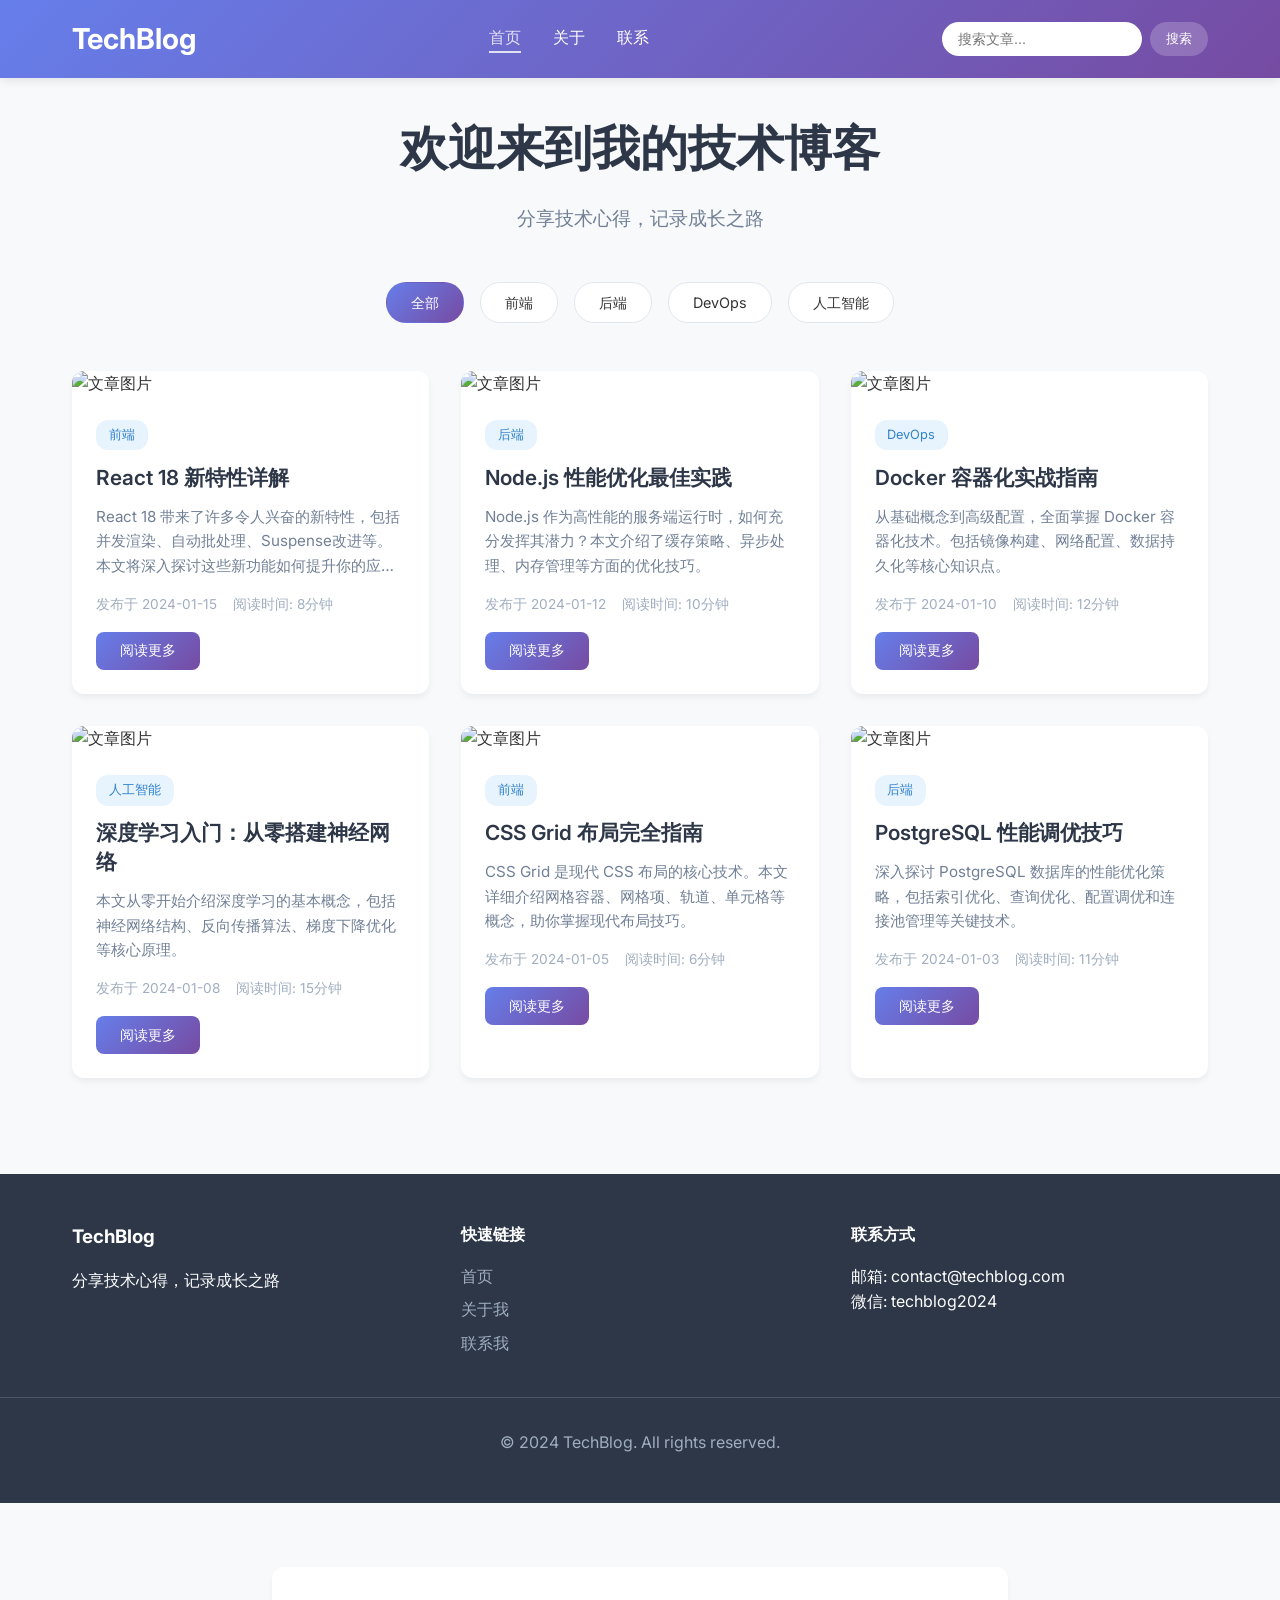
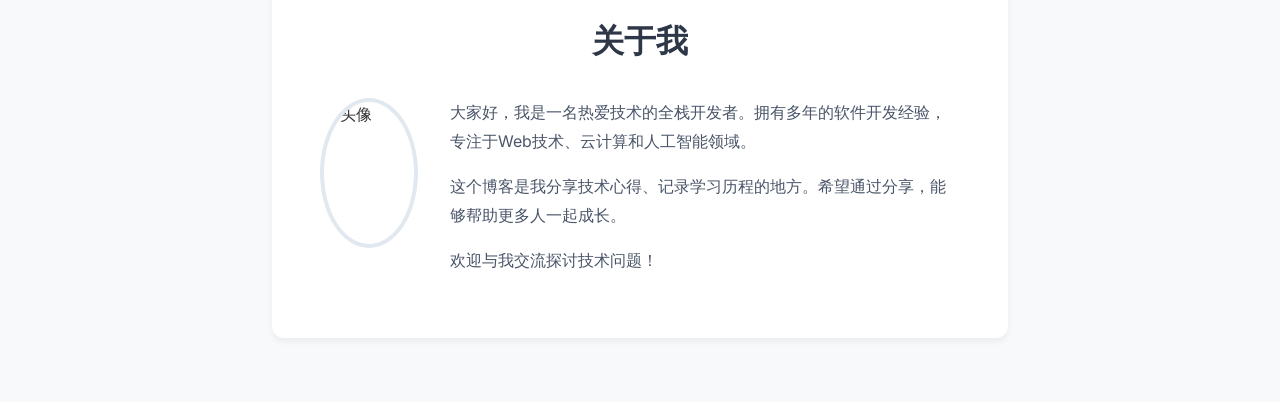
==== index.html @ 56e54685 "Initial commit: TechBlog - A modern HTML blog" ====
<!DOCTYPE html>
<html lang="zh-CN">
<head>
    <meta charset="UTF-8">
    <meta name="viewport" content="width=device-width, initial-scale=1.0">
    <title>我的技术博客</title>
    <link rel="stylesheet" href="styles.css">
    <link href="https://fonts.googleapis.com/css2?family=Inter:wght@300;400;500;600;700&display=swap" rel="stylesheet">
</head>
<body>
    <header class="header">
        <nav class="navbar">
            <div class="nav-container">
                <a href="index.html" class="logo">TechBlog</a>
                <div class="nav-links">
                    <a href="index.html" class="nav-link active">首页</a>
                    <a href="#about" class="nav-link">关于</a>
                    <a href="#contact" class="nav-link">联系</a>
                </div>
                <div class="search-box">
                    <input type="text" id="searchInput" placeholder="搜索文章...">
                    <button id="searchBtn">搜索</button>
                </div>
            </div>
        </nav>
    </header>

    <main class="main-content">
        <section class="hero">
            <h1>欢迎来到我的技术博客</h1>
            <p>分享技术心得，记录成长之路</p>
        </section>

        <section class="categories">
            <span class="category active" data-category="all">全部</span>
            <span class="category" data-category="frontend">前端</span>
            <span class="category" data-category="backend">后端</span>
            <span class="category" data-category="devops">DevOps</span>
            <span class="category" data-category="ai">人工智能</span>
        </section>

        <section class="articles-container" id="articlesContainer">
            <article class="article-card" data-category="frontend">
                <div class="article-image">
                    <img src="https://trae-api-cn.mchost.guru/api/ide/v1/text_to_image?prompt=modern%20web%20development%20code%20editor%20with%20React%20components&image_size=landscape_16_9" alt="文章图片">
                </div>
                <div class="article-content">
                    <span class="article-tag">前端</span>
                    <h2 class="article-title">React 18 新特性详解</h2>
                    <p class="article-summary">React 18 带来了许多令人兴奋的新特性，包括并发渲染、自动批处理、Suspense改进等。本文将深入探讨这些新功能如何提升你的应用性能。</p>
                    <div class="article-meta">
                        <span>发布于 2024-01-15</span>
                        <span>阅读时间: 8分钟</span>
                    </div>
                    <button class="read-more" onclick="openArticle('article1.html')">阅读更多</button>
                </div>
            </article>

            <article class="article-card" data-category="backend">
                <div class="article-image">
                    <img src="https://trae-api-cn.mchost.guru/api/ide/v1/text_to_image?prompt=server%20side%20programming%20nodejs%20backend%20development&image_size=landscape_16_9" alt="文章图片">
                </div>
                <div class="article-content">
                    <span class="article-tag">后端</span>
                    <h2 class="article-title">Node.js 性能优化最佳实践</h2>
                    <p class="article-summary">Node.js 作为高性能的服务端运行时，如何充分发挥其潜力？本文介绍了缓存策略、异步处理、内存管理等方面的优化技巧。</p>
                    <div class="article-meta">
                        <span>发布于 2024-01-12</span>
                        <span>阅读时间: 10分钟</span>
                    </div>
                    <button class="read-more" onclick="openArticle('article2.html')">阅读更多</button>
                </div>
            </article>

            <article class="article-card" data-category="devops">
                <div class="article-image">
                    <img src="https://trae-api-cn.mchost.guru/api/ide/v1/text_to_image?prompt=cloud%20infrastructure%20docker%20kubernetes%20devops%20automation&image_size=landscape_16_9" alt="文章图片">
                </div>
                <div class="article-content">
                    <span class="article-tag">DevOps</span>
                    <h2 class="article-title">Docker 容器化实战指南</h2>
                    <p class="article-summary">从基础概念到高级配置，全面掌握 Docker 容器化技术。包括镜像构建、网络配置、数据持久化等核心知识点。</p>
                    <div class="article-meta">
                        <span>发布于 2024-01-10</span>
                        <span>阅读时间: 12分钟</span>
                    </div>
                    <button class="read-more" onclick="openArticle('article3.html')">阅读更多</button>
                </div>
            </article>

            <article class="article-card" data-category="ai">
                <div class="article-image">
                    <img src="https://trae-api-cn.mchost.guru/api/ide/v1/text_to_image?prompt=artificial%20intelligence%20machine%20learning%20neural%20network%20visualization&image_size=landscape_16_9" alt="文章图片">
                </div>
                <div class="article-content">
                    <span class="article-tag">人工智能</span>
                    <h2 class="article-title">深度学习入门：从零搭建神经网络</h2>
                    <p class="article-summary">本文从零开始介绍深度学习的基本概念，包括神经网络结构、反向传播算法、梯度下降优化等核心原理。</p>
                    <div class="article-meta">
                        <span>发布于 2024-01-08</span>
                        <span>阅读时间: 15分钟</span>
                    </div>
                    <button class="read-more" onclick="openArticle('article4.html')">阅读更多</button>
                </div>
            </article>

            <article class="article-card" data-category="frontend">
                <div class="article-image">
                    <img src="https://trae-api-cn.mchost.guru/api/ide/v1/text_to_image?prompt=css%20animation%20modern%20web%20design%20responsive%20layout&image_size=landscape_16_9" alt="文章图片">
                </div>
                <div class="article-content">
                    <span class="article-tag">前端</span>
                    <h2 class="article-title">CSS Grid 布局完全指南</h2>
                    <p class="article-summary">CSS Grid 是现代 CSS 布局的核心技术。本文详细介绍网格容器、网格项、轨道、单元格等概念，助你掌握现代布局技巧。</p>
                    <div class="article-meta">
                        <span>发布于 2024-01-05</span>
                        <span>阅读时间: 6分钟</span>
                    </div>
                    <button class="read-more" onclick="openArticle('article5.html')">阅读更多</button>
                </div>
            </article>

            <article class="article-card" data-category="backend">
                <div class="article-image">
                    <img src="https://trae-api-cn.mchost.guru/api/ide/v1/text_to_image?prompt=database%20postgresql%20sql%20optimization%20data%20modeling&image_size=landscape_16_9" alt="文章图片">
                </div>
                <div class="article-content">
                    <span class="article-tag">后端</span>
                    <h2 class="article-title">PostgreSQL 性能调优技巧</h2>
                    <p class="article-summary">深入探讨 PostgreSQL 数据库的性能优化策略，包括索引优化、查询优化、配置调优和连接池管理等关键技术。</p>
                    <div class="article-meta">
                        <span>发布于 2024-01-03</span>
                        <span>阅读时间: 11分钟</span>
                    </div>
                    <button class="read-more" onclick="openArticle('article6.html')">阅读更多</button>
                </div>
            </article>
        </section>
    </main>

    <footer id="contact" class="footer">
        <div class="footer-content">
            <div class="footer-section">
                <h3>TechBlog</h3>
                <p>分享技术心得，记录成长之路</p>
            </div>
            <div class="footer-section">
                <h4>快速链接</h4>
                <ul>
                    <li><a href="index.html">首页</a></li>
                    <li><a href="#about">关于我</a></li>
                    <li><a href="#contact">联系我</a></li>
                </ul>
            </div>
            <div class="footer-section">
                <h4>联系方式</h4>
                <p>邮箱: contact@techblog.com</p>
                <p>微信: techblog2024</p>
            </div>
        </div>
        <div class="footer-bottom">
            <p>&copy; 2024 TechBlog. All rights reserved.</p>
        </div>
    </footer>

    <section id="about" class="about-section">
        <div class="about-container">
            <h2>关于我</h2>
            <div class="about-content">
                <img src="https://trae-api-cn.mchost.guru/api/ide/v1/text_to_image?prompt=professional%20software%20developer%20portrait%20avatar&image_size=square" alt="头像" class="about-avatar">
                <div class="about-text">
                    <p>大家好，我是一名热爱技术的全栈开发者。拥有多年的软件开发经验，专注于Web技术、云计算和人工智能领域。</p>
                    <p>这个博客是我分享技术心得、记录学习历程的地方。希望通过分享，能够帮助更多人一起成长。</p>
                    <p>欢迎与我交流探讨技术问题！</p>
                </div>
            </div>
        </div>
    </section>

    <script src="script.js"></script>
</body>
</html>
---- styles.css ----
* {
    margin: 0;
    padding: 0;
    box-sizing: border-box;
}

body {
    font-family: 'Inter', -apple-system, BlinkMacSystemFont, 'Segoe UI', Roboto, Oxygen, Ubuntu, sans-serif;
    line-height: 1.6;
    color: #333;
    background-color: #f8f9fa;
}

.header {
    background: linear-gradient(135deg, #667eea 0%, #764ba2 100%);
    padding: 1rem 0;
    position: sticky;
    top: 0;
    z-index: 100;
    box-shadow: 0 2px 10px rgba(0, 0, 0, 0.1);
}

.navbar {
    max-width: 1200px;
    margin: 0 auto;
    padding: 0 2rem;
}

.nav-container {
    display: flex;
    justify-content: space-between;
    align-items: center;
}

.logo {
    color: white;
    font-size: 1.8rem;
    font-weight: 700;
    text-decoration: none;
}

.nav-links {
    display: flex;
    gap: 2rem;
}

.nav-link {
    color: white;
    text-decoration: none;
    font-weight: 500;
    transition: opacity 0.3s ease;
}

.nav-link:hover,
.nav-link.active {
    opacity: 0.8;
    border-bottom: 2px solid white;
}

.search-box {
    display: flex;
    gap: 0.5rem;
}

.search-box input {
    padding: 0.5rem 1rem;
    border: none;
    border-radius: 20px;
    font-size: 0.9rem;
    width: 200px;
}

.search-box button {
    padding: 0.5rem 1rem;
    border: none;
    border-radius: 20px;
    background: rgba(255, 255, 255, 0.2);
    color: white;
    cursor: pointer;
    transition: background 0.3s ease;
}

.search-box button:hover {
    background: rgba(255, 255, 255, 0.3);
}

.main-content {
    max-width: 1200px;
    margin: 0 auto;
    padding: 2rem;
}

.hero {
    text-align: center;
    margin-bottom: 3rem;
}

.hero h1 {
    font-size: 3rem;
    color: #2d3748;
    margin-bottom: 1rem;
}

.hero p {
    font-size: 1.2rem;
    color: #718096;
}

.categories {
    display: flex;
    justify-content: center;
    gap: 1rem;
    margin-bottom: 3rem;
    flex-wrap: wrap;
}

.category {
    padding: 0.5rem 1.5rem;
    border-radius: 20px;
    background: white;
    border: 1px solid #e2e8f0;
    cursor: pointer;
    transition: all 0.3s ease;
    font-size: 0.9rem;
}

.category:hover,
.category.active {
    background: linear-gradient(135deg, #667eea 0%, #764ba2 100%);
    color: white;
    border-color: transparent;
}

.articles-container {
    display: grid;
    grid-template-columns: repeat(auto-fill, minmax(350px, 1fr));
    gap: 2rem;
}

.article-card {
    background: white;
    border-radius: 12px;
    overflow: hidden;
    box-shadow: 0 4px 6px rgba(0, 0, 0, 0.05);
    transition: transform 0.3s ease, box-shadow 0.3s ease;
}

.article-card:hover {
    transform: translateY(-5px);
    box-shadow: 0 10px 20px rgba(0, 0, 0, 0.1);
}

.article-image img {
    width: 100%;
    height: 200px;
    object-fit: cover;
}

.article-content {
    padding: 1.5rem;
}

.article-tag {
    display: inline-block;
    padding: 0.3rem 0.8rem;
    background: #e8f4fd;
    color: #3182ce;
    border-radius: 12px;
    font-size: 0.8rem;
    margin-bottom: 0.8rem;
}

.article-title {
    font-size: 1.3rem;
    font-weight: 600;
    color: #2d3748;
    margin-bottom: 0.8rem;
    line-height: 1.4;
}

.article-summary {
    color: #718096;
    font-size: 0.95rem;
    margin-bottom: 1rem;
    display: -webkit-box;
    -webkit-line-clamp: 3;
    -webkit-box-orient: vertical;
    overflow: hidden;
}

.article-meta {
    display: flex;
    gap: 1rem;
    font-size: 0.85rem;
    color: #a0aec0;
    margin-bottom: 1rem;
}

.read-more {
    padding: 0.6rem 1.5rem;
    background: linear-gradient(135deg, #667eea 0%, #764ba2 100%);
    color: white;
    border: none;
    border-radius: 8px;
    cursor: pointer;
    font-size: 0.9rem;
    font-weight: 500;
    transition: transform 0.2s ease;
}

.read-more:hover {
    transform: scale(1.05);
}

.footer {
    background: #2d3748;
    color: white;
    padding: 3rem 0;
    margin-top: 4rem;
}

.footer-content {
    max-width: 1200px;
    margin: 0 auto;
    padding: 0 2rem;
    display: grid;
    grid-template-columns: repeat(auto-fit, minmax(250px, 1fr));
    gap: 2rem;
}

.footer-section h3,
.footer-section h4 {
    margin-bottom: 1rem;
}

.footer-section ul {
    list-style: none;
}

.footer-section ul li {
    margin-bottom: 0.5rem;
}

.footer-section a {
    color: #a0aec0;
    text-decoration: none;
    transition: color 0.3s ease;
}

.footer-section a:hover {
    color: white;
}

.footer-bottom {
    text-align: center;
    padding-top: 2rem;
    border-top: 1px solid #4a5568;
    margin-top: 2rem;
    color: #a0aec0;
}

.about-section {
    max-width: 800px;
    margin: 4rem auto;
    padding: 0 2rem;
}

.about-container {
    background: white;
    padding: 3rem;
    border-radius: 12px;
    box-shadow: 0 4px 6px rgba(0, 0, 0, 0.05);
}

.about-container h2 {
    text-align: center;
    font-size: 2rem;
    margin-bottom: 2rem;
    color: #2d3748;
}

.about-content {
    display: flex;
    gap: 2rem;
    align-items: flex-start;
}

.about-avatar {
    width: 150px;
    height: 150px;
    border-radius: 50%;
    object-fit: cover;
    border: 4px solid #e2e8f0;
}

.about-text p {
    margin-bottom: 1rem;
    color: #4a5568;
    line-height: 1.8;
}

.article-page {
    max-width: 800px;
    margin: 2rem auto;
    padding: 0 2rem;
}

.article-header {
    margin-bottom: 2rem;
}

.article-header h1 {
    font-size: 2.5rem;
    margin-bottom: 1rem;
    color: #2d3748;
}

.article-header .article-meta {
    margin-bottom: 1.5rem;
}

.article-body {
    background: white;
    padding: 2rem;
    border-radius: 12px;
    box-shadow: 0 4px 6px rgba(0, 0, 0, 0.05);
}

.article-body h2 {
    margin: 2rem 0 1rem;
    color: #2d3748;
}

.article-body p {
    margin-bottom: 1.5rem;
    line-height: 1.8;
    color: #4a5568;
}

.article-body ul {
    margin-left: 2rem;
    margin-bottom: 1.5rem;
}

.article-body li {
    margin-bottom: 0.5rem;
    color: #4a5568;
}

.back-btn {
    display: inline-block;
    padding: 0.6rem 1.5rem;
    background: #e2e8f0;
    color: #2d3748;
    text-decoration: none;
    border-radius: 8px;
    margin-bottom: 2rem;
    transition: background 0.3s ease;
}

.back-btn:hover {
    background: #cbd5e0;
}

.hidden {
    display: none;
}

@media (max-width: 768px) {
    .nav-container {
        flex-direction: column;
        gap: 1rem;
    }

    .nav-links {
        flex-wrap: wrap;
        justify-content: center;
    }

    .hero h1 {
        font-size: 2rem;
    }

    .articles-container {
        grid-template-columns: 1fr;
    }

    .about-content {
        flex-direction: column;
        align-items: center;
        text-align: center;
    }

    .article-header h1 {
        font-size: 1.8rem;
    }
}
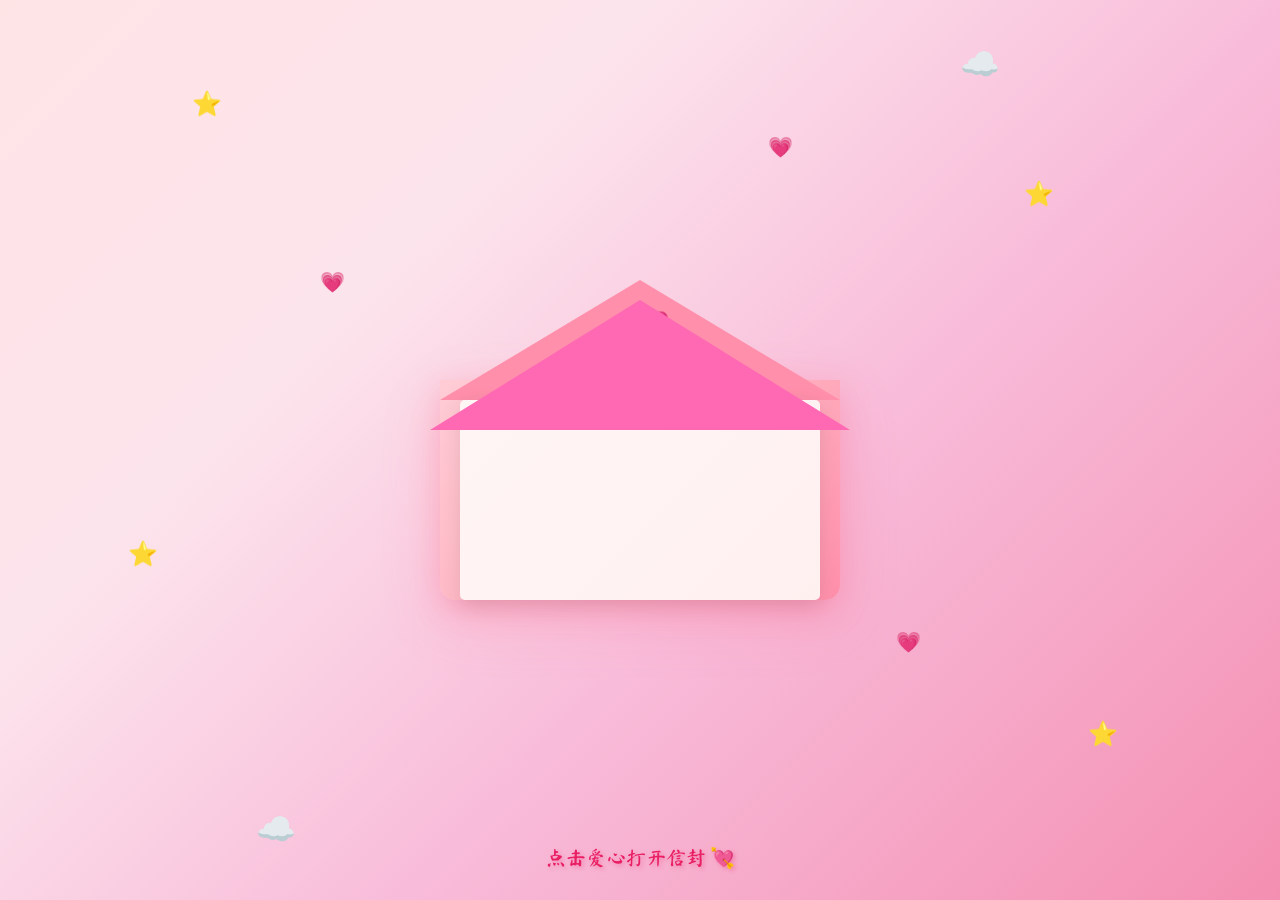
==== commit 55dbcba7: "Update: Lovely envelope theme with cute style and opening animation" ====
--- a/index.html
+++ b/index.html
@@ -3,179 +3,112 @@
 <head>
     <meta charset="UTF-8">
     <meta name="viewport" content="width=device-width, initial-scale=1.0">
-    <title>我的技术博客</title>
+    <title>我的小情书博客</title>
     <link rel="stylesheet" href="styles.css">
-    <link href="https://fonts.googleapis.com/css2?family=Inter:wght@300;400;500;600;700&display=swap" rel="stylesheet">
+    <link href="https://fonts.googleapis.com/css2?family=Ma+Shan+Zheng&family=ZCOOL+KuaiLe&display=swap" rel="stylesheet">
 </head>
 <body>
-    <header class="header">
-        <nav class="navbar">
-            <div class="nav-container">
-                <a href="index.html" class="logo">TechBlog</a>
-                <div class="nav-links">
-                    <a href="index.html" class="nav-link active">首页</a>
-                    <a href="#about" class="nav-link">关于</a>
-                    <a href="#contact" class="nav-link">联系</a>
+    <div class="decorations">
+        <div class="star" style="top: 10%; left: 15%;"></div>
+        <div class="star" style="top: 20%; left: 80%;"></div>
+        <div class="star" style="top: 60%; left: 10%;"></div>
+        <div class="star" style="top: 80%; left: 85%;"></div>
+        <div class="heart" style="top: 30%; left: 25%;"></div>
+        <div class="heart" style="top: 70%; left: 70%;"></div>
+        <div class="heart" style="top: 15%; left: 60%;"></div>
+        <div class="cloud" style="top: 5%; left: 75%;"></div>
+        <div class="cloud" style="top: 90%; left: 20%;"></div>
+    </div>
+
+    <div class="envelope-container" id="envelopeContainer">
+        <div class="envelope" id="envelope">
+            <div class="envelope-flap"></div>
+            <div class="envelope-body">
+                <div class="envelope-heart" id="envelopeHeart">
+                    <span class="heart-icon">💕</span>
                 </div>
-                <div class="search-box">
-                    <input type="text" id="searchInput" placeholder="搜索文章...">
-                    <button id="searchBtn">搜索</button>
+                <div class="envelope-stamp">
+                    <span class="stamp-text">✉️</span>
                 </div>
             </div>
-        </nav>
-    </header>
+            <div class="letter" id="letter">
+                <div class="letter-content">
+                    <div class="letter-header">
+                        <h1>💌 我的小情书博客</h1>
+                        <p class="subtitle">分享生活点滴，记录美好时光</p>
+                    </div>
+                    
+                    <div class="letter-nav">
+                        <a href="#articles" class="nav-item">📝 文章列表</a>
+                        <a href="#about" class="nav-item">👧 关于我</a>
+                        <a href="#contact" class="nav-item">💬 联系我</a>
+                    </div>
 
-    <main class="main-content">
-        <section class="hero">
-            <h1>欢迎来到我的技术博客</h1>
-            <p>分享技术心得，记录成长之路</p>
-        </section>
+                    <div id="articles" class="articles-section">
+                        <h2 class="section-title">📚 最近的信</h2>
+                        <div class="articles-grid">
+                            <article class="article-card" data-category="frontend">
+                                <div class="article-icon">🎨</div>
+                                <h3 class="article-title">React 18 新特性详解</h3>
+                                <p class="article-summary">React 18 带来了许多令人兴奋的新特性...</p>
+                                <span class="article-date">2024-01-15</span>
+                                <button class="read-btn" onclick="openArticle('article1.html')">阅读 💖</button>
+                            </article>
 
-        <section class="categories">
-            <span class="category active" data-category="all">全部</span>
-            <span class="category" data-category="frontend">前端</span>
-            <span class="category" data-category="backend">后端</span>
-            <span class="category" data-category="devops">DevOps</span>
-            <span class="category" data-category="ai">人工智能</span>
-        </section>
+                            <article class="article-card" data-category="backend">
+                                <div class="article-icon">⚙️</div>
+                                <h3 class="article-title">Node.js 性能优化</h3>
+                                <p class="article-summary">Node.js 作为高性能的服务端运行时...</p>
+                                <span class="article-date">2024-01-12</span>
+                                <button class="read-btn" onclick="openArticle('article2.html')">阅读 💖</button>
+                            </article>
 
-        <section class="articles-container" id="articlesContainer">
-            <article class="article-card" data-category="frontend">
-                <div class="article-image">
-                    <img src="https://trae-api-cn.mchost.guru/api/ide/v1/text_to_image?prompt=modern%20web%20development%20code%20editor%20with%20React%20components&image_size=landscape_16_9" alt="文章图片">
-                </div>
-                <div class="article-content">
-                    <span class="article-tag">前端</span>
-                    <h2 class="article-title">React 18 新特性详解</h2>
-                    <p class="article-summary">React 18 带来了许多令人兴奋的新特性，包括并发渲染、自动批处理、Suspense改进等。本文将深入探讨这些新功能如何提升你的应用性能。</p>
-                    <div class="article-meta">
-                        <span>发布于 2024-01-15</span>
-                        <span>阅读时间: 8分钟</span>
+                            <article class="article-card" data-category="devops">
+                                <div class="article-icon">🐳</div>
+                                <h3 class="article-title">Docker 容器化指南</h3>
+                                <p class="article-summary">从基础概念到高级配置...</p>
+                                <span class="article-date">2024-01-10</span>
+                                <button class="read-btn" onclick="openArticle('article3.html')">阅读 💖</button>
+                            </article>
+
+                            <article class="article-card" data-category="ai">
+                                <div class="article-icon">🤖</div>
+                                <h3 class="article-title">深度学习入门</h3>
+                                <p class="article-summary">从零开始介绍深度学习...</p>
+                                <span class="article-date">2024-01-08</span>
+                                <button class="read-btn" onclick="openArticle('article4.html')">阅读 💖</button>
+                            </article>
+                        </div>
                     </div>
-                    <button class="read-more" onclick="openArticle('article1.html')">阅读更多</button>
-                </div>
-            </article>
 
-            <article class="article-card" data-category="backend">
-                <div class="article-image">
-                    <img src="https://trae-api-cn.mchost.guru/api/ide/v1/text_to_image?prompt=server%20side%20programming%20nodejs%20backend%20development&image_size=landscape_16_9" alt="文章图片">
-                </div>
-                <div class="article-content">
-                    <span class="article-tag">后端</span>
-                    <h2 class="article-title">Node.js 性能优化最佳实践</h2>
-                    <p class="article-summary">Node.js 作为高性能的服务端运行时，如何充分发挥其潜力？本文介绍了缓存策略、异步处理、内存管理等方面的优化技巧。</p>
-                    <div class="article-meta">
-                        <span>发布于 2024-01-12</span>
-                        <span>阅读时间: 10分钟</span>
+                    <div id="about" class="about-section">
+                        <h2 class="section-title">👧 关于我</h2>
+                        <div class="about-content">
+                            <div class="avatar">🌸</div>
+                            <p>大家好呀！我是一个热爱生活的程序员小姐姐~ 🌸</p>
+                            <p>这个博客是我记录技术心得和生活感悟的小天地</p>
+                            <p>希望能和大家一起成长，一起进步！✨</p>
+                        </div>
                     </div>
-                    <button class="read-more" onclick="openArticle('article2.html')">阅读更多</button>
-                </div>
-            </article>
 
-            <article class="article-card" data-category="devops">
-                <div class="article-image">
-                    <img src="https://trae-api-cn.mchost.guru/api/ide/v1/text_to_image?prompt=cloud%20infrastructure%20docker%20kubernetes%20devops%20automation&image_size=landscape_16_9" alt="文章图片">
-                </div>
-                <div class="article-content">
-                    <span class="article-tag">DevOps</span>
-                    <h2 class="article-title">Docker 容器化实战指南</h2>
-                    <p class="article-summary">从基础概念到高级配置，全面掌握 Docker 容器化技术。包括镜像构建、网络配置、数据持久化等核心知识点。</p>
-                    <div class="article-meta">
-                        <span>发布于 2024-01-10</span>
-                        <span>阅读时间: 12分钟</span>
+                    <div id="contact" class="contact-section">
+                        <h2 class="section-title">💬 联系我</h2>
+                        <div class="contact-links">
+                            <a href="#" class="contact-item">📧 contact@blog.com</a>
+                            <a href="#" class="contact-item">💬 微信: lovelyblog2024</a>
+                            <a href="#" class="contact-item">🐦 Twitter: @lovelyblog</a>
+                        </div>
                     </div>
-                    <button class="read-more" onclick="openArticle('article3.html')">阅读更多</button>
-                </div>
-            </article>
 
-            <article class="article-card" data-category="ai">
-                <div class="article-image">
-                    <img src="https://trae-api-cn.mchost.guru/api/ide/v1/text_to_image?prompt=artificial%20intelligence%20machine%20learning%20neural%20network%20visualization&image_size=landscape_16_9" alt="文章图片">
-                </div>
-                <div class="article-content">
-                    <span class="article-tag">人工智能</span>
-                    <h2 class="article-title">深度学习入门：从零搭建神经网络</h2>
-                    <p class="article-summary">本文从零开始介绍深度学习的基本概念，包括神经网络结构、反向传播算法、梯度下降优化等核心原理。</p>
-                    <div class="article-meta">
-                        <span>发布于 2024-01-08</span>
-                        <span>阅读时间: 15分钟</span>
+                    <div class="letter-footer">
+                        <p>💕 感谢你的来访，愿每一天都充满阳光 💕</p>
                     </div>
-                    <button class="read-more" onclick="openArticle('article4.html')">阅读更多</button>
-                </div>
-            </article>
-
-            <article class="article-card" data-category="frontend">
-                <div class="article-image">
-                    <img src="https://trae-api-cn.mchost.guru/api/ide/v1/text_to_image?prompt=css%20animation%20modern%20web%20design%20responsive%20layout&image_size=landscape_16_9" alt="文章图片">
-                </div>
-                <div class="article-content">
-                    <span class="article-tag">前端</span>
-                    <h2 class="article-title">CSS Grid 布局完全指南</h2>
-                    <p class="article-summary">CSS Grid 是现代 CSS 布局的核心技术。本文详细介绍网格容器、网格项、轨道、单元格等概念，助你掌握现代布局技巧。</p>
-                    <div class="article-meta">
-                        <span>发布于 2024-01-05</span>
-                        <span>阅读时间: 6分钟</span>
-                    </div>
-                    <button class="read-more" onclick="openArticle('article5.html')">阅读更多</button>
-                </div>
-            </article>
-
-            <article class="article-card" data-category="backend">
-                <div class="article-image">
-                    <img src="https://trae-api-cn.mchost.guru/api/ide/v1/text_to_image?prompt=database%20postgresql%20sql%20optimization%20data%20modeling&image_size=landscape_16_9" alt="文章图片">
-                </div>
-                <div class="article-content">
-                    <span class="article-tag">后端</span>
-                    <h2 class="article-title">PostgreSQL 性能调优技巧</h2>
-                    <p class="article-summary">深入探讨 PostgreSQL 数据库的性能优化策略，包括索引优化、查询优化、配置调优和连接池管理等关键技术。</p>
-                    <div class="article-meta">
-                        <span>发布于 2024-01-03</span>
-                        <span>阅读时间: 11分钟</span>
-                    </div>
-                    <button class="read-more" onclick="openArticle('article6.html')">阅读更多</button>
-                </div>
-            </article>
-        </section>
-    </main>
-
-    <footer id="contact" class="footer">
-        <div class="footer-content">
-            <div class="footer-section">
-                <h3>TechBlog</h3>
-                <p>分享技术心得，记录成长之路</p>
-            </div>
-            <div class="footer-section">
-                <h4>快速链接</h4>
-                <ul>
-                    <li><a href="index.html">首页</a></li>
-                    <li><a href="#about">关于我</a></li>
-                    <li><a href="#contact">联系我</a></li>
-                </ul>
-            </div>
-            <div class="footer-section">
-                <h4>联系方式</h4>
-                <p>邮箱: contact@techblog.com</p>
-                <p>微信: techblog2024</p>
-            </div>
-        </div>
-        <div class="footer-bottom">
-            <p>&copy; 2024 TechBlog. All rights reserved.</p>
-        </div>
-    </footer>
-
-    <section id="about" class="about-section">
-        <div class="about-container">
-            <h2>关于我</h2>
-            <div class="about-content">
-                <img src="https://trae-api-cn.mchost.guru/api/ide/v1/text_to_image?prompt=professional%20software%20developer%20portrait%20avatar&image_size=square" alt="头像" class="about-avatar">
-                <div class="about-text">
-                    <p>大家好，我是一名热爱技术的全栈开发者。拥有多年的软件开发经验，专注于Web技术、云计算和人工智能领域。</p>
-                    <p>这个博客是我分享技术心得、记录学习历程的地方。希望通过分享，能够帮助更多人一起成长。</p>
-                    <p>欢迎与我交流探讨技术问题！</p>
                 </div>
             </div>
         </div>
-    </section>
+    </div>
+
+    <div class="hint-text" id="hintText">点击爱心打开信封 💘</div>
 
     <script src="script.js"></script>
 </body>
--- a/styles.css
+++ b/styles.css
@@ -5,393 +5,468 @@
 }
 
 body {
-    font-family: 'Inter', -apple-system, BlinkMacSystemFont, 'Segoe UI', Roboto, Oxygen, Ubuntu, sans-serif;
-    line-height: 1.6;
-    color: #333;
-    background-color: #f8f9fa;
-}
-
-.header {
-    background: linear-gradient(135deg, #667eea 0%, #764ba2 100%);
-    padding: 1rem 0;
-    position: sticky;
+    font-family: 'Ma Shan Zheng', 'ZCOOL KuaiLe', cursive;
+    background: linear-gradient(135deg, #ffe4e6 0%, #fce4ec 30%, #f8bbd9 60%, #f48fb1 100%);
+    min-height: 100vh;
+    overflow-x: hidden;
+}
+
+.decorations {
+    position: fixed;
     top: 0;
-    z-index: 100;
-    box-shadow: 0 2px 10px rgba(0, 0, 0, 0.1);
-}
-
-.navbar {
-    max-width: 1200px;
-    margin: 0 auto;
-    padding: 0 2rem;
-}
-
-.nav-container {
-    display: flex;
-    justify-content: space-between;
-    align-items: center;
-}
-
-.logo {
-    color: white;
-    font-size: 1.8rem;
-    font-weight: 700;
-    text-decoration: none;
-}
-
-.nav-links {
-    display: flex;
-    gap: 2rem;
-}
-
-.nav-link {
-    color: white;
-    text-decoration: none;
-    font-weight: 500;
-    transition: opacity 0.3s ease;
-}
-
-.nav-link:hover,
-.nav-link.active {
-    opacity: 0.8;
-    border-bottom: 2px solid white;
-}
-
-.search-box {
-    display: flex;
-    gap: 0.5rem;
-}
-
-.search-box input {
-    padding: 0.5rem 1rem;
-    border: none;
-    border-radius: 20px;
-    font-size: 0.9rem;
-    width: 200px;
-}
-
-.search-box button {
-    padding: 0.5rem 1rem;
-    border: none;
-    border-radius: 20px;
-    background: rgba(255, 255, 255, 0.2);
-    color: white;
-    cursor: pointer;
-    transition: background 0.3s ease;
-}
-
-.search-box button:hover {
-    background: rgba(255, 255, 255, 0.3);
-}
-
-.main-content {
-    max-width: 1200px;
-    margin: 0 auto;
-    padding: 2rem;
-}
-
-.hero {
-    text-align: center;
-    margin-bottom: 3rem;
-}
-
-.hero h1 {
-    font-size: 3rem;
-    color: #2d3748;
-    margin-bottom: 1rem;
-}
-
-.hero p {
-    font-size: 1.2rem;
-    color: #718096;
-}
-
-.categories {
+    left: 0;
+    width: 100%;
+    height: 100%;
+    pointer-events: none;
+    z-index: 1;
+}
+
+.star {
+    position: absolute;
+    font-size: 24px;
+    animation: twinkle 2s ease-in-out infinite;
+}
+
+.star::before {
+    content: '⭐';
+}
+
+.heart {
+    position: absolute;
+    font-size: 20px;
+    animation: float 3s ease-in-out infinite;
+}
+
+.heart::before {
+    content: '💗';
+}
+
+.cloud {
+    position: absolute;
+    font-size: 32px;
+    animation: drift 8s ease-in-out infinite;
+}
+
+.cloud::before {
+    content: '☁️';
+}
+
+@keyframes twinkle {
+    0%, 100% { opacity: 0.5; transform: scale(1); }
+    50% { opacity: 1; transform: scale(1.2); }
+}
+
+@keyframes float {
+    0%, 100% { transform: translateY(0); }
+    50% { transform: translateY(-10px); }
+}
+
+@keyframes drift {
+    0%, 100% { transform: translateX(0); }
+    50% { transform: translateX(20px); }
+}
+
+.envelope-container {
     display: flex;
     justify-content: center;
-    gap: 1rem;
-    margin-bottom: 3rem;
+    align-items: center;
+    min-height: 100vh;
+    padding: 20px;
+    z-index: 10;
+}
+
+.envelope {
+    position: relative;
+    width: 400px;
+    height: 300px;
+    cursor: pointer;
+    transition: transform 0.3s ease;
+}
+
+.envelope:hover {
+    transform: scale(1.02);
+}
+
+.envelope-body {
+    position: absolute;
+    bottom: 0;
+    left: 50%;
+    transform: translateX(-50%);
+    width: 400px;
+    height: 220px;
+    background: linear-gradient(135deg, #ffccd5 0%, #ffb3c1 50%, #ff8fab 100%);
+    border-radius: 0 0 15px 15px;
+    box-shadow: 
+        0 10px 30px rgba(255, 105, 135, 0.3),
+        0 20px 60px rgba(255, 105, 135, 0.2);
+}
+
+.envelope-body::before {
+    content: '';
+    position: absolute;
+    top: -100px;
+    left: 50%;
+    transform: translateX(-50%);
+    width: 0;
+    height: 0;
+    border-left: 200px solid transparent;
+    border-right: 200px solid transparent;
+    border-bottom: 120px solid #ff8fab;
+}
+
+.envelope-flap {
+    position: absolute;
+    top: 0;
+    left: 50%;
+    transform: translateX(-50%);
+    width: 0;
+    height: 0;
+    border-left: 210px solid transparent;
+    border-right: 210px solid transparent;
+    border-bottom: 130px solid #ff69b4;
+    z-index: 3;
+    transform-origin: top center;
+    transition: transform 0.8s cubic-bezier(0.4, 0, 0.2, 1);
+}
+
+.envelope.opened .envelope-flap {
+    transform: translateX(-50%) rotateX(180deg);
+}
+
+.envelope-heart {
+    position: absolute;
+    top: -70px;
+    left: 50%;
+    transform: translateX(-50%);
+    z-index: 4;
+    transition: all 0.3s ease;
+}
+
+.envelope-heart:hover {
+    transform: translateX(-50%) scale(1.2);
+}
+
+.heart-icon {
+    font-size: 50px;
+    animation: heartbeat 1.5s ease-in-out infinite;
+}
+
+@keyframes heartbeat {
+    0%, 100% { transform: scale(1); }
+    50% { transform: scale(1.1); }
+}
+
+.envelope-stamp {
+    position: absolute;
+    top: 20px;
+    right: 20px;
+    width: 50px;
+    height: 60px;
+    background: linear-gradient(135deg, #fff0f5 0%, #ffe4e6 100%);
+    border-radius: 5px;
+    display: flex;
+    justify-content: center;
+    align-items: center;
+    border: 2px solid #ffb3c1;
+}
+
+.stamp-text {
+    font-size: 24px;
+}
+
+.letter {
+    position: absolute;
+    bottom: 0;
+    left: 50%;
+    transform: translateX(-50%);
+    width: 360px;
+    height: 200px;
+    background: linear-gradient(135deg, #fff5f5 0%, #fff0f0 100%);
+    border-radius: 5px;
+    padding: 20px;
+    z-index: 2;
+    overflow: hidden;
+    transition: all 0.8s cubic-bezier(0.4, 0, 0.2, 1);
+    box-shadow: 0 5px 20px rgba(0, 0, 0, 0.1);
+}
+
+.envelope.opened .letter {
+    height: 500px;
+    bottom: -200px;
+}
+
+.letter-content {
+    opacity: 0;
+    transform: translateY(20px);
+    transition: all 0.6s ease 0.3s;
+}
+
+.envelope.opened .letter-content {
+    opacity: 1;
+    transform: translateY(0);
+}
+
+.letter-header {
+    text-align: center;
+    margin-bottom: 25px;
+}
+
+.letter-header h1 {
+    font-size: 28px;
+    color: #e91e63;
+    margin-bottom: 10px;
+    text-shadow: 2px 2px 4px rgba(233, 30, 99, 0.2);
+}
+
+.subtitle {
+    font-size: 18px;
+    color: #ff4081;
+}
+
+.letter-nav {
+    display: flex;
+    justify-content: center;
+    gap: 20px;
+    margin-bottom: 30px;
     flex-wrap: wrap;
 }
 
-.category {
-    padding: 0.5rem 1.5rem;
+.nav-item {
+    padding: 10px 20px;
+    background: linear-gradient(135deg, #ffcdd2 0%, #ef9a9a 100%);
+    color: #c62828;
+    text-decoration: none;
     border-radius: 20px;
-    background: white;
-    border: 1px solid #e2e8f0;
+    font-size: 16px;
+    transition: all 0.3s ease;
+    box-shadow: 0 4px 15px rgba(239, 154, 154, 0.4);
+}
+
+.nav-item:hover {
+    transform: translateY(-3px);
+    box-shadow: 0 6px 20px rgba(239, 154, 154, 0.6);
+}
+
+.section-title {
+    font-size: 24px;
+    color: #c2185b;
+    text-align: center;
+    margin-bottom: 20px;
+    padding-bottom: 10px;
+    border-bottom: 2px dashed #ffcdd2;
+}
+
+.articles-grid {
+    display: grid;
+    grid-template-columns: repeat(auto-fit, minmax(150px, 1fr));
+    gap: 15px;
+    margin-bottom: 30px;
+}
+
+.article-card {
+    background: linear-gradient(135deg, #fff 0%, #fff5f5 100%);
+    border-radius: 15px;
+    padding: 15px;
+    text-align: center;
+    box-shadow: 0 4px 15px rgba(255, 182, 193, 0.3);
+    transition: all 0.3s ease;
+    border: 2px solid #ffcdd2;
+}
+
+.article-card:hover {
+    transform: translateY(-5px);
+    box-shadow: 0 8px 25px rgba(255, 182, 193, 0.5);
+}
+
+.article-icon {
+    font-size: 32px;
+    margin-bottom: 10px;
+}
+
+.article-title {
+    font-size: 16px;
+    color: #c2185b;
+    margin-bottom: 8px;
+}
+
+.article-summary {
+    font-size: 12px;
+    color: #757575;
+    margin-bottom: 10px;
+    line-height: 1.4;
+}
+
+.article-date {
+    font-size: 12px;
+    color: #bdbdbd;
+}
+
+.read-btn {
+    margin-top: 10px;
+    padding: 8px 16px;
+    background: linear-gradient(135deg, #ff80ab 0%, #ff4081 100%);
+    color: white;
+    border: none;
+    border-radius: 15px;
+    font-family: inherit;
+    font-size: 14px;
     cursor: pointer;
     transition: all 0.3s ease;
-    font-size: 0.9rem;
-}
-
-.category:hover,
-.category.active {
-    background: linear-gradient(135deg, #667eea 0%, #764ba2 100%);
-    color: white;
-    border-color: transparent;
-}
-
-.articles-container {
-    display: grid;
-    grid-template-columns: repeat(auto-fill, minmax(350px, 1fr));
-    gap: 2rem;
-}
-
-.article-card {
-    background: white;
-    border-radius: 12px;
-    overflow: hidden;
-    box-shadow: 0 4px 6px rgba(0, 0, 0, 0.05);
-    transition: transform 0.3s ease, box-shadow 0.3s ease;
-}
-
-.article-card:hover {
-    transform: translateY(-5px);
-    box-shadow: 0 10px 20px rgba(0, 0, 0, 0.1);
-}
-
-.article-image img {
-    width: 100%;
-    height: 200px;
-    object-fit: cover;
-}
-
-.article-content {
-    padding: 1.5rem;
-}
-
-.article-tag {
-    display: inline-block;
-    padding: 0.3rem 0.8rem;
-    background: #e8f4fd;
-    color: #3182ce;
-    border-radius: 12px;
-    font-size: 0.8rem;
-    margin-bottom: 0.8rem;
-}
-
-.article-title {
-    font-size: 1.3rem;
-    font-weight: 600;
-    color: #2d3748;
-    margin-bottom: 0.8rem;
-    line-height: 1.4;
-}
-
-.article-summary {
-    color: #718096;
-    font-size: 0.95rem;
-    margin-bottom: 1rem;
-    display: -webkit-box;
-    -webkit-line-clamp: 3;
-    -webkit-box-orient: vertical;
-    overflow: hidden;
-}
-
-.article-meta {
+    box-shadow: 0 3px 10px rgba(255, 64, 129, 0.4);
+}
+
+.read-btn:hover {
+    transform: scale(1.05);
+    box-shadow: 0 5px 15px rgba(255, 64, 129, 0.6);
+}
+
+.about-section {
+    background: linear-gradient(135deg, #fce4ec 0%, #f8bbd9 100%);
+    border-radius: 15px;
+    padding: 25px;
+    margin-bottom: 30px;
+    text-align: center;
+}
+
+.about-content {
+    margin-top: 15px;
+}
+
+.avatar {
+    font-size: 60px;
+    margin-bottom: 15px;
+    animation: bounce 2s ease-in-out infinite;
+}
+
+@keyframes bounce {
+    0%, 100% { transform: translateY(0); }
+    50% { transform: translateY(-10px); }
+}
+
+.about-content p {
+    font-size: 18px;
+    color: #4a4a4a;
+    margin-bottom: 10px;
+    line-height: 1.6;
+}
+
+.contact-section {
+    text-align: center;
+    margin-bottom: 30px;
+}
+
+.contact-links {
     display: flex;
-    gap: 1rem;
-    font-size: 0.85rem;
-    color: #a0aec0;
-    margin-bottom: 1rem;
-}
-
-.read-more {
-    padding: 0.6rem 1.5rem;
-    background: linear-gradient(135deg, #667eea 0%, #764ba2 100%);
-    color: white;
-    border: none;
-    border-radius: 8px;
-    cursor: pointer;
-    font-size: 0.9rem;
-    font-weight: 500;
-    transition: transform 0.2s ease;
-}
-
-.read-more:hover {
-    transform: scale(1.05);
-}
-
-.footer {
-    background: #2d3748;
-    color: white;
-    padding: 3rem 0;
-    margin-top: 4rem;
-}
-
-.footer-content {
-    max-width: 1200px;
-    margin: 0 auto;
-    padding: 0 2rem;
-    display: grid;
-    grid-template-columns: repeat(auto-fit, minmax(250px, 1fr));
-    gap: 2rem;
-}
-
-.footer-section h3,
-.footer-section h4 {
-    margin-bottom: 1rem;
-}
-
-.footer-section ul {
-    list-style: none;
-}
-
-.footer-section ul li {
-    margin-bottom: 0.5rem;
-}
-
-.footer-section a {
-    color: #a0aec0;
+    flex-direction: column;
+    gap: 12px;
+}
+
+.contact-item {
+    padding: 12px 20px;
+    background: linear-gradient(135deg, #fff3e0 0%, #ffe0b2 100%);
+    color: #e65100;
     text-decoration: none;
-    transition: color 0.3s ease;
-}
-
-.footer-section a:hover {
-    color: white;
-}
-
-.footer-bottom {
-    text-align: center;
-    padding-top: 2rem;
-    border-top: 1px solid #4a5568;
-    margin-top: 2rem;
-    color: #a0aec0;
-}
-
-.about-section {
-    max-width: 800px;
-    margin: 4rem auto;
-    padding: 0 2rem;
-}
-
-.about-container {
-    background: white;
-    padding: 3rem;
-    border-radius: 12px;
-    box-shadow: 0 4px 6px rgba(0, 0, 0, 0.05);
-}
-
-.about-container h2 {
-    text-align: center;
-    font-size: 2rem;
-    margin-bottom: 2rem;
-    color: #2d3748;
-}
-
-.about-content {
-    display: flex;
-    gap: 2rem;
-    align-items: flex-start;
-}
-
-.about-avatar {
-    width: 150px;
-    height: 150px;
-    border-radius: 50%;
-    object-fit: cover;
-    border: 4px solid #e2e8f0;
-}
-
-.about-text p {
-    margin-bottom: 1rem;
-    color: #4a5568;
-    line-height: 1.8;
-}
-
-.article-page {
-    max-width: 800px;
-    margin: 2rem auto;
-    padding: 0 2rem;
-}
-
-.article-header {
-    margin-bottom: 2rem;
-}
-
-.article-header h1 {
-    font-size: 2.5rem;
-    margin-bottom: 1rem;
-    color: #2d3748;
-}
-
-.article-header .article-meta {
-    margin-bottom: 1.5rem;
-}
-
-.article-body {
-    background: white;
-    padding: 2rem;
-    border-radius: 12px;
-    box-shadow: 0 4px 6px rgba(0, 0, 0, 0.05);
-}
-
-.article-body h2 {
-    margin: 2rem 0 1rem;
-    color: #2d3748;
-}
-
-.article-body p {
-    margin-bottom: 1.5rem;
-    line-height: 1.8;
-    color: #4a5568;
-}
-
-.article-body ul {
-    margin-left: 2rem;
-    margin-bottom: 1.5rem;
-}
-
-.article-body li {
-    margin-bottom: 0.5rem;
-    color: #4a5568;
-}
-
-.back-btn {
-    display: inline-block;
-    padding: 0.6rem 1.5rem;
-    background: #e2e8f0;
-    color: #2d3748;
-    text-decoration: none;
-    border-radius: 8px;
-    margin-bottom: 2rem;
-    transition: background 0.3s ease;
-}
-
-.back-btn:hover {
-    background: #cbd5e0;
-}
-
-.hidden {
+    border-radius: 25px;
+    font-size: 16px;
+    transition: all 0.3s ease;
+    box-shadow: 0 4px 15px rgba(255, 193, 7, 0.3);
+}
+
+.contact-item:hover {
+    transform: translateX(10px);
+    box-shadow: 0 6px 20px rgba(255, 193, 7, 0.5);
+}
+
+.letter-footer {
+    text-align: center;
+    padding-top: 20px;
+    border-top: 2px dashed #ffcdd2;
+    margin-top: 20px;
+}
+
+.letter-footer p {
+    font-size: 16px;
+    color: #ff4081;
+}
+
+.hint-text {
+    position: fixed;
+    bottom: 30px;
+    left: 50%;
+    transform: translateX(-50%);
+    font-size: 20px;
+    color: #e91e63;
+    animation: pulse 2s ease-in-out infinite;
+    z-index: 50;
+    text-shadow: 2px 2px 4px rgba(233, 30, 99, 0.3);
+}
+
+@keyframes pulse {
+    0%, 100% { opacity: 0.7; }
+    50% { opacity: 1; }
+}
+
+.envelope.opened ~ .hint-text {
     display: none;
 }
 
-@media (max-width: 768px) {
-    .nav-container {
-        flex-direction: column;
-        gap: 1rem;
-    }
-
-    .nav-links {
-        flex-wrap: wrap;
-        justify-content: center;
-    }
-
-    .hero h1 {
-        font-size: 2rem;
-    }
-
-    .articles-container {
+@media (max-width: 480px) {
+    .envelope {
+        width: 300px;
+        height: 220px;
+    }
+    
+    .envelope-body {
+        width: 300px;
+        height: 165px;
+    }
+    
+    .envelope-body::before {
+        border-left-width: 150px;
+        border-right-width: 150px;
+        border-bottom-width: 90px;
+    }
+    
+    .envelope-flap {
+        border-left-width: 155px;
+        border-right-width: 155px;
+        border-bottom-width: 95px;
+    }
+    
+    .letter {
+        width: 270px;
+        height: 150px;
+    }
+    
+    .envelope.opened .letter {
+        height: 450px;
+        bottom: -180px;
+    }
+    
+    .letter-header h1 {
+        font-size: 22px;
+    }
+    
+    .subtitle {
+        font-size: 16px;
+    }
+    
+    .articles-grid {
         grid-template-columns: 1fr;
     }
-
-    .about-content {
-        flex-direction: column;
-        align-items: center;
-        text-align: center;
-    }
-
-    .article-header h1 {
-        font-size: 1.8rem;
+}
+
+@keyframes floatUp {
+    0% {
+        opacity: 1;
+        transform: translateY(0) scale(1) rotate(0deg);
+    }
+    50% {
+        opacity: 0.8;
+        transform: translateY(-50px) scale(1.2) rotate(10deg);
+    }
+    100% {
+        opacity: 0;
+        transform: translateY(-100px) scale(0.5) rotate(-10deg);
     }
 }
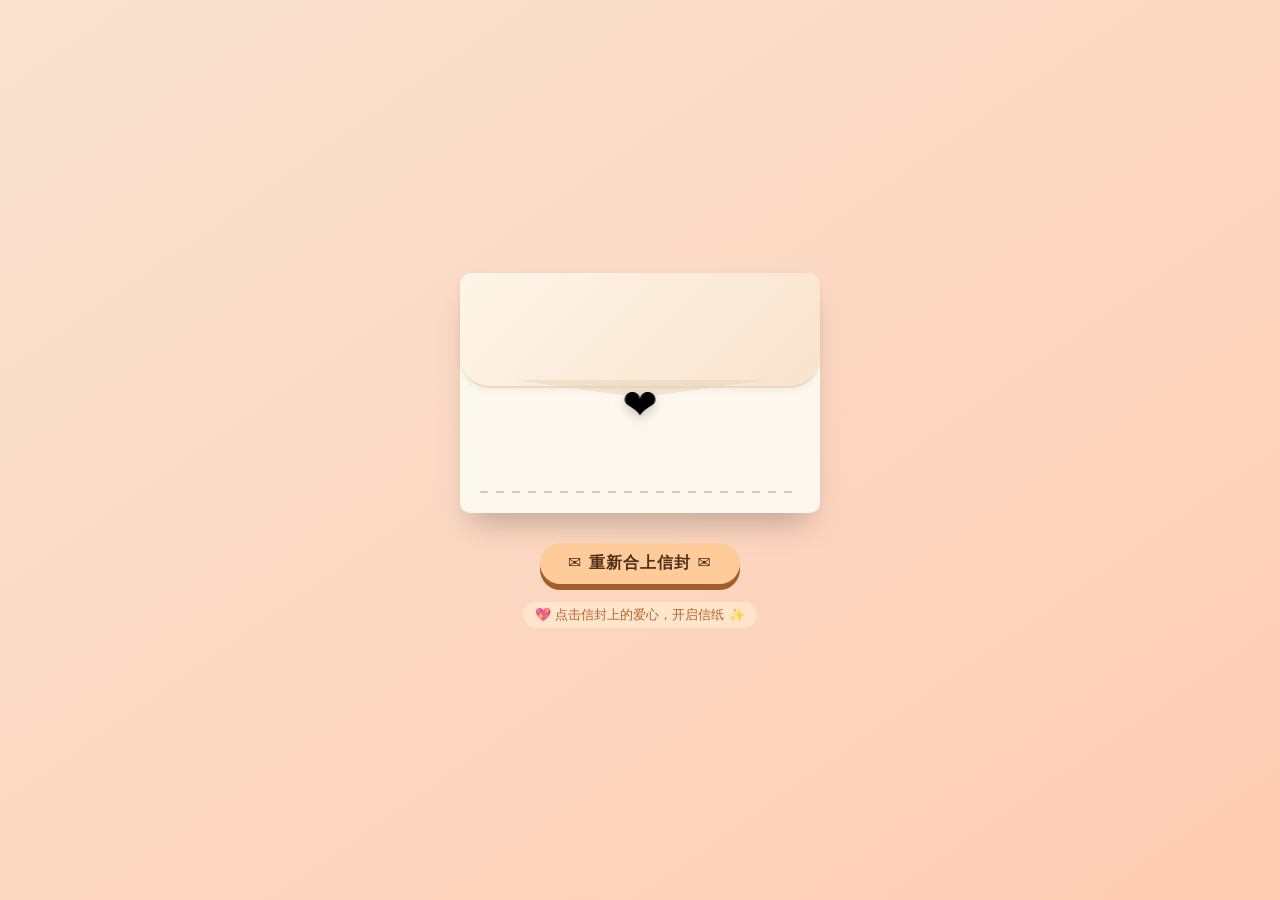
==== commit 471c614d: "Add lovely envelope animation page" ====
--- a/index.html
+++ b/index.html
@@ -2,114 +2,540 @@
 <html lang="zh-CN">
 <head>
     <meta charset="UTF-8">
-    <meta name="viewport" content="width=device-width, initial-scale=1.0">
-    <title>我的小情书博客</title>
-    <link rel="stylesheet" href="styles.css">
-    <link href="https://fonts.googleapis.com/css2?family=Ma+Shan+Zheng&family=ZCOOL+KuaiLe&display=swap" rel="stylesheet">
+    <meta name="viewport" content="width=device-width, initial-scale=1.0, user-scalable=no">
+    <title>爱心信封 | 浪漫信笺动画</title>
+    <style>
+        * {
+            margin: 0;
+            padding: 0;
+            box-sizing: border-box;
+            user-select: none; /* 避免拖动/选中文本影响点击感 */
+        }
+
+        body {
+            min-height: 100vh;
+            background: linear-gradient(145deg, #f9e3d0 0%, #ffccb3 100%);
+            display: flex;
+            justify-content: center;
+            align-items: center;
+            font-family: 'Segoe UI', 'Quicksand', system-ui, -apple-system, 'Poppins', 'Roboto', sans-serif;
+            padding: 20px;
+            margin: 0;
+            cursor: default;
+        }
+
+        /* 主容器：信封 + 重置按钮区域 */
+        .envelope-wrapper {
+            display: flex;
+            flex-direction: column;
+            align-items: center;
+            justify-content: center;
+            gap: 30px;
+            perspective: 1200px;
+        }
+
+        /* 信封容器 3D 空间 */
+        .envelope-container {
+            position: relative;
+            width: 360px;
+            height: 240px;
+            perspective: 1000px;
+            transform-style: preserve-3d;
+            cursor: pointer;
+        }
+
+        /* 信封主体 (底部和边缘) */
+        .envelope {
+            position: relative;
+            width: 100%;
+            height: 100%;
+            background: #fdf8ed;
+            background-image: radial-gradient(circle at 25% 40%, rgba(255,215,170,0.3) 2%, transparent 2.5%);
+            background-size: 18px 18px;
+            border-radius: 12px 12px 10px 10px;
+            box-shadow: 0 20px 30px -12px rgba(0, 0, 0, 0.25), inset 0 1px 0 rgba(255,255,240,0.8);
+            transform-style: preserve-3d;
+            transition: box-shadow 0.2s;
+        }
+
+        /* 信封正面装饰线 */
+        .envelope::before {
+            content: "";
+            position: absolute;
+            bottom: 20px;
+            left: 20px;
+            right: 20px;
+            height: 2px;
+            background: repeating-linear-gradient(90deg, #e3c9a0, #e3c9a0 8px, transparent 8px, transparent 16px);
+            border-radius: 2px;
+        }
+
+        /* 封口盖板 (可翻转的上半部分) */
+        .flap {
+            position: absolute;
+            top: 0;
+            left: 0;
+            width: 100%;
+            height: 48%;
+            background: #f7e9d7;
+            background: linear-gradient(135deg, #fef5e8 0%, #f8e3ce 100%);
+            border-radius: 12px 12px 30px 30px;
+            transform-origin: top center;
+            transition: transform 0.65s cubic-bezier(0.23, 1, 0.32, 1);
+            transform-style: preserve-3d;
+            z-index: 20;
+            box-shadow: 0 2px 6px rgba(0,0,0,0.05);
+            border-bottom: 2px solid #ecd9bf;
+            cursor: default;
+        }
+
+        /* 封口三角形立体感 */
+        .flap::after {
+            content: "";
+            position: absolute;
+            bottom: -12px;
+            left: 50%;
+            transform: translateX(-50%);
+            width: 70%;
+            height: 18px;
+            background: #e9d2b5;
+            clip-path: polygon(0% 0%, 100% 0%, 50% 100%);
+            opacity: 0.5;
+        }
+
+        /* 爱心按钮 (封口处) */
+        .heart-btn {
+            position: absolute;
+            top: 55%;
+            left: 50%;
+            transform: translate(-50%, -50%);
+            font-size: 42px;
+            cursor: pointer;
+            z-index: 30;
+            transition: all 0.2s ease;
+            filter: drop-shadow(0 4px 6px rgba(0,0,0,0.2));
+            animation: gentleBeat 1.6s infinite ease-in-out;
+            background: transparent;
+            border: none;
+            line-height: 1;
+        }
+
+        .heart-btn:active {
+            transform: translate(-50%, -50%) scale(0.9);
+        }
+
+        /* 心跳微动画 */
+        @keyframes gentleBeat {
+            0% { transform: translate(-50%, -50%) scale(1); text-shadow: 0 0 0 rgba(255,80,120,0);}
+            50% { transform: translate(-50%, -50%) scale(1.12); text-shadow: 0 0 8px rgba(255,60,100,0.5);}
+            100% { transform: translate(-50%, -50%) scale(1); text-shadow: 0 0 0 rgba(255,80,120,0);}
+        }
+
+        /* 打开信封时，爱心暂停呼吸动画 并略微隐藏可点性 */
+        .envelope-container.open .heart-btn {
+            animation: none;
+            opacity: 0.5;
+            pointer-events: none;
+            filter: drop-shadow(0 0 2px rgba(0,0,0,0.1));
+            transition: opacity 0.3s;
+        }
+
+        /* 打开效果：盖子上翻 180度 (掀开) */
+        .envelope-container.open .flap {
+            transform: rotateX(180deg);
+            box-shadow: 0 -2px 5px rgba(0,0,0,0.1);
+        }
+
+        /* 信纸容器 (初始藏在信封内部底部) */
+        .letter {
+            position: absolute;
+            bottom: 12px;
+            left: 18px;
+            right: 18px;
+            width: calc(100% - 36px);
+            background: #fffef7;
+            background: linear-gradient(145deg, #ffffff 0%, #fffaf0 100%);
+            border-radius: 8px 8px 12px 12px;
+            padding: 20px 16px 16px 16px;
+            box-shadow: 0 8px 20px rgba(0, 0, 0, 0.15);
+            transition: transform 0.7s cubic-bezier(0.2, 0.9, 0.4, 1.1), opacity 0.5s ease;
+            transform: translateY(100%);
+            opacity: 0;
+            z-index: 15;
+            pointer-events: none;  /* 内容不可交互 但显示即可 */
+            border: 1px solid #ffe1b3;
+            backdrop-filter: blur(0px);
+            overflow-y: auto;
+            max-height: 170px;
+        }
+
+        /* 打开信纸: 优雅滑出并显示内容 */
+        .envelope-container.open .letter {
+            transform: translateY(-70px);
+            opacity: 1;
+            pointer-events: auto;
+            transition-delay: 0.1s;
+            box-shadow: 0 18px 28px -6px rgba(0, 0, 0, 0.25);
+        }
+
+        /* 信纸内容样式 */
+        .letter-content {
+            font-family: 'Georgia', '楷体', '华文楷书', ' cursive';
+            color: #5a3e2b;
+            font-size: 15px;
+            line-height: 1.55;
+            text-align: left;
+        }
+
+        .letter-content h3 {
+            text-align: center;
+            margin-bottom: 12px;
+            color: #c53a1f;
+            font-size: 1.3rem;
+            letter-spacing: 2px;
+            border-bottom: 1px dashed #f3cf9a;
+            display: inline-block;
+            width: 100%;
+        }
+
+        .letter-content p {
+            margin: 8px 0;
+            text-indent: 2em;
+        }
+
+        .signature {
+            text-align: right;
+            margin-top: 14px;
+            font-style: italic;
+            font-size: 13px;
+            color: #b97f4b;
+            border-top: 1px dotted #f0cf9e;
+            padding-top: 8px;
+        }
+
+        /* 装饰小花 */
+        .letter-content .small-flower {
+            font-size: 14px;
+            display: inline-block;
+            margin-right: 4px;
+        }
+
+        /* 重置按钮 */
+        .reset-btn {
+            background: #ffb882;
+            border: none;
+            padding: 10px 28px;
+            border-radius: 50px;
+            font-size: 1rem;
+            font-weight: 600;
+            color: #4f2f1a;
+            cursor: pointer;
+            box-shadow: 0 6px 0 #a05e2c;
+            transition: all 0.1s linear;
+            font-family: inherit;
+            backdrop-filter: blur(2px);
+            background: #ffcc99;
+            letter-spacing: 1px;
+            display: inline-flex;
+            align-items: center;
+            gap: 8px;
+        }
+
+        .reset-btn:active {
+            transform: translateY(3px);
+            box-shadow: 0 3px 0 #a05e2c;
+        }
+
+        .reset-btn:hover {
+            background: #ffbf82;
+            box-shadow: 0 5px 0 #a05e2c;
+        }
+
+        /* 打开后信封整体氛围微阴影 */
+        .envelope-container.open .envelope {
+            box-shadow: 0 25px 35px -14px rgba(0, 0, 0, 0.4);
+        }
+
+        /* 响应式 */
+        @media (max-width: 480px) {
+            .envelope-container {
+                width: 300px;
+                height: 200px;
+            }
+            .heart-btn {
+                font-size: 36px;
+            }
+            .letter {
+                padding: 14px 12px;
+                max-height: 150px;
+            }
+            .letter-content {
+                font-size: 13px;
+            }
+            .reset-btn {
+                padding: 8px 22px;
+                font-size: 0.9rem;
+            }
+            .envelope-container.open .letter {
+                transform: translateY(-60px);
+            }
+        }
+
+        /* 提示小标签 */
+        .helper-tip {
+            font-size: 13px;
+            color: #b1642c;
+            background: rgba(255,235,210,0.7);
+            backdrop-filter: blur(4px);
+            border-radius: 30px;
+            padding: 4px 12px;
+            margin-top: -12px;
+            display: inline-block;
+        }
+
+        /* 爱心周围的微光 */
+        @keyframes glowPulse {
+            0% { text-shadow: 0 0 0 #ff9f6e; }
+            100% { text-shadow: 0 0 0 #ff4d6d; }
+        }
+    </style>
 </head>
 <body>
-    <div class="decorations">
-        <div class="star" style="top: 10%; left: 15%;"></div>
-        <div class="star" style="top: 20%; left: 80%;"></div>
-        <div class="star" style="top: 60%; left: 10%;"></div>
-        <div class="star" style="top: 80%; left: 85%;"></div>
-        <div class="heart" style="top: 30%; left: 25%;"></div>
-        <div class="heart" style="top: 70%; left: 70%;"></div>
-        <div class="heart" style="top: 15%; left: 60%;"></div>
-        <div class="cloud" style="top: 5%; left: 75%;"></div>
-        <div class="cloud" style="top: 90%; left: 20%;"></div>
-    </div>
-
+
+<div class="envelope-wrapper">
     <div class="envelope-container" id="envelopeContainer">
-        <div class="envelope" id="envelope">
-            <div class="envelope-flap"></div>
-            <div class="envelope-body">
-                <div class="envelope-heart" id="envelopeHeart">
-                    <span class="heart-icon">💕</span>
-                </div>
-                <div class="envelope-stamp">
-                    <span class="stamp-text">✉️</span>
-                </div>
-            </div>
-            <div class="letter" id="letter">
+        <div class="envelope">
+            <!-- 封口翻盖 -->
+            <div class="flap"></div>
+            <!-- 封口爱心 (可点击触发) -->
+            <div class="heart-btn" id="heartButton" aria-label="打开信封">❤️</div>
+            <!-- 信纸区域 (内容) -->
+            <div class="letter" id="letterPaper">
                 <div class="letter-content">
-                    <div class="letter-header">
-                        <h1>💌 我的小情书博客</h1>
-                        <p class="subtitle">分享生活点滴，记录美好时光</p>
-                    </div>
-                    
-                    <div class="letter-nav">
-                        <a href="#articles" class="nav-item">📝 文章列表</a>
-                        <a href="#about" class="nav-item">👧 关于我</a>
-                        <a href="#contact" class="nav-item">💬 联系我</a>
-                    </div>
-
-                    <div id="articles" class="articles-section">
-                        <h2 class="section-title">📚 最近的信</h2>
-                        <div class="articles-grid">
-                            <article class="article-card" data-category="frontend">
-                                <div class="article-icon">🎨</div>
-                                <h3 class="article-title">React 18 新特性详解</h3>
-                                <p class="article-summary">React 18 带来了许多令人兴奋的新特性...</p>
-                                <span class="article-date">2024-01-15</span>
-                                <button class="read-btn" onclick="openArticle('article1.html')">阅读 💖</button>
-                            </article>
-
-                            <article class="article-card" data-category="backend">
-                                <div class="article-icon">⚙️</div>
-                                <h3 class="article-title">Node.js 性能优化</h3>
-                                <p class="article-summary">Node.js 作为高性能的服务端运行时...</p>
-                                <span class="article-date">2024-01-12</span>
-                                <button class="read-btn" onclick="openArticle('article2.html')">阅读 💖</button>
-                            </article>
-
-                            <article class="article-card" data-category="devops">
-                                <div class="article-icon">🐳</div>
-                                <h3 class="article-title">Docker 容器化指南</h3>
-                                <p class="article-summary">从基础概念到高级配置...</p>
-                                <span class="article-date">2024-01-10</span>
-                                <button class="read-btn" onclick="openArticle('article3.html')">阅读 💖</button>
-                            </article>
-
-                            <article class="article-card" data-category="ai">
-                                <div class="article-icon">🤖</div>
-                                <h3 class="article-title">深度学习入门</h3>
-                                <p class="article-summary">从零开始介绍深度学习...</p>
-                                <span class="article-date">2024-01-08</span>
-                                <button class="read-btn" onclick="openArticle('article4.html')">阅读 💖</button>
-                            </article>
-                        </div>
-                    </div>
-
-                    <div id="about" class="about-section">
-                        <h2 class="section-title">👧 关于我</h2>
-                        <div class="about-content">
-                            <div class="avatar">🌸</div>
-                            <p>大家好呀！我是一个热爱生活的程序员小姐姐~ 🌸</p>
-                            <p>这个博客是我记录技术心得和生活感悟的小天地</p>
-                            <p>希望能和大家一起成长，一起进步！✨</p>
-                        </div>
-                    </div>
-
-                    <div id="contact" class="contact-section">
-                        <h2 class="section-title">💬 联系我</h2>
-                        <div class="contact-links">
-                            <a href="#" class="contact-item">📧 contact@blog.com</a>
-                            <a href="#" class="contact-item">💬 微信: lovelyblog2024</a>
-                            <a href="#" class="contact-item">🐦 Twitter: @lovelyblog</a>
-                        </div>
-                    </div>
-
-                    <div class="letter-footer">
-                        <p>💕 感谢你的来访，愿每一天都充满阳光 💕</p>
+                    <h3>✨ 见信如晤 ✨</h3>
+                    <p>亲爱的朋友：</p>
+                    <p>当你打开这封信时，愿你嘴角带着笑意。每一份浪漫都藏在小小的信封里，如同春天的花瓣，轻轻飘落在心尖。</p>
+                    <p>感谢你点击这颗爱心，让我把藏在心底的温柔，一字一句说给你听。愿我们都能在平凡的日子里，遇见闪闪发光的惊喜。</p>
+                    <p>世界很大，幸福很小，希望这封信能温暖你的此时光景。</p>
+                    <div class="signature">
+                        🌟 一封承载心意的信 <br>
+                        —— 来自数字世界的浪漫
                     </div>
                 </div>
             </div>
         </div>
     </div>
-
-    <div class="hint-text" id="hintText">点击爱心打开信封 💘</div>
-
-    <script src="script.js"></script>
+    <button class="reset-btn" id="resetButton">✉️ 重新合上信封 ✉️</button>
+    <div class="helper-tip">💖 点击信封上的爱心，开启信纸 ✨</div>
+</div>
+
+<script>
+    (function() {
+        // 获取 DOM 元素
+        const container = document.getElementById('envelopeContainer');
+        const heartBtn = document.getElementById('heartButton');
+        const resetBtn = document.getElementById('resetButton');
+        
+        // 状态锁：是否已经打开信封 (避免重复触发动画及效果)
+        let isOpen = false;
+        // 动画执行中标志 用于避免快速点击/重置时的冲突
+        let isAnimating = false;
+        
+        // 打开信封的方法
+        function openEnvelope() {
+            if (isOpen || isAnimating) return;
+            isAnimating = true;
+            
+            // 添加打开类，触发CSS动画
+            container.classList.add('open');
+            
+            // 打开后禁用爱心再次点击 (已经用 pointer-events + 状态锁)
+            // 但确保状态同步
+            isOpen = true;
+            
+            // 给足动画时间(过渡时长0.65s + 信纸延迟0.1s , 确保内部稳定)
+            setTimeout(() => {
+                isAnimating = false;
+                // 可选：触发一个自定义事件，但是不需要额外操作
+            }, 750);
+        }
+        
+        // 重置信封：关闭所有效果，让爱心恢复可点
+        function resetEnvelope() {
+            if (isAnimating) return;
+            // 如果已经是关闭状态，不需要重复重置，但可以硬重置样式
+            if (!isOpen && !container.classList.contains('open')) {
+                // 确保状态clean，但防止强制刷新也没有额外操作
+                return;
+            }
+            isAnimating = true;
+            
+            // 移除打开类，让盖子合上，信纸收回
+            container.classList.remove('open');
+            
+            // 等待动画完成后再重置状态标志，避免动画期间触发打开
+            setTimeout(() => {
+                isOpen = false;
+                isAnimating = false;
+                // 确保爱心重新变为可点状态（CSS已经通过 .open .heart-btn 改变 pointer-events，移除open后自动恢复）
+                // 额外重新激活呼吸动画(通过移除并重新添加类来重启动画 可优化)
+                // 为了让爱心动画重新唤起，移除后强制重绘
+                heartBtn.style.animation = 'none';
+                heartBtn.offsetHeight; // 强制重绘
+                heartBtn.style.animation = '';
+                // 恢复阴影和光标
+            }, 650);
+        }
+        
+        // 爱心点击事件 (仅当未打开时触发)
+        function onHeartClick(e) {
+            e.stopPropagation();
+            if (isOpen || isAnimating) {
+                // 如果已经打开，忽略点击
+                return;
+            }
+            openEnvelope();
+        }
+        
+        // 重置按钮点击事件
+        function onResetClick(e) {
+            e.stopPropagation();
+            resetEnvelope();
+        }
+        
+        // 绑定事件
+        heartBtn.addEventListener('click', onHeartClick);
+        resetBtn.addEventListener('click', onResetClick);
+        
+        // 为防止点击信封其他区域意外触发 但是无关紧要
+        // 优雅处理触摸设备上的快速点击
+        let touchTimeout = null;
+        heartBtn.addEventListener('touchstart', (e) => {
+            e.preventDefault();
+            if (touchTimeout) clearTimeout(touchTimeout);
+            touchTimeout = setTimeout(() => {
+                onHeartClick(e);
+                touchTimeout = null;
+            }, 10);
+        });
+        
+        // 确保重置时不会混乱，重置时若正在打开动画过程中，允许等待完成再重置吗?
+        // 为防止竞态条件：如果重置时 isAnimating = true，就在动画结束后执行重置？
+        // 优化重置逻辑：若动画中，等待当前动画完成再重置
+        const originalReset = resetEnvelope;
+        window.resetEnvelope = function() {
+            if (isAnimating) {
+                // 等待当前动画(打开或关闭)结束再做重置
+                let checkInterval = setInterval(() => {
+                    if (!isAnimating) {
+                        clearInterval(checkInterval);
+                        originalReset();
+                    }
+                }, 30);
+                // 超时保护
+                setTimeout(() => {
+                    clearInterval(checkInterval);
+                    if (isAnimating) {
+                        // 强制重置标志
+                        isAnimating = false;
+                        originalReset();
+                    }
+                }, 800);
+                return;
+            }
+            originalReset();
+        };
+        // 替换resetBtn绑定的函数
+        resetBtn.removeEventListener('click', onResetClick);
+        const newResetHandler = (e) => {
+            e.stopPropagation();
+            if (isAnimating) {
+                // 温和地等待后重置
+                let attempt = 0;
+                const waitReset = setInterval(() => {
+                    if (!isAnimating || attempt > 25) {
+                        clearInterval(waitReset);
+                        originalReset();
+                    }
+                    attempt++;
+                }, 30);
+                return;
+            }
+            originalReset();
+        };
+        resetBtn.addEventListener('click', newResetHandler);
+        
+        // 重新绑定heart事件保证正确性 (防止多次绑定)
+        heartBtn.removeEventListener('click', onHeartClick);
+        heartBtn.addEventListener('click', (e) => {
+            e.stopPropagation();
+            if (isOpen || isAnimating) return;
+            openEnvelope();
+        });
+        
+        // 额外: 信纸内容过长可滚动效果已经实现, 增加手动优雅处理
+        // 预置信纸可见性 确保动画一致性
+        // 如果用户快速重置后再打开，不会有冲突锁
+        // 增加初始无障碍提示
+        console.log('信封动画已准备 | 点击爱心❤️打开信封');
+        
+        // 针对移动端防止双击缩放影响 (不影响主要功能)
+        heartBtn.addEventListener('touchstart', (e) => {
+            // 只阻止默认避免页面缩放? 但会破坏滚动，无需全局阻止，只确保点击不触发页面缩放导致布局偏移
+            if (isOpen || isAnimating) return;
+            e.preventDefault();
+            openEnvelope();
+        }, { passive: false });
+        
+        // 补充：如果用户在没有完全动画时重置，上面的定时器保证了最终重置完整性
+        // 确保点击重置时若信封已经打开，平滑合上并清空所有状态。
+        // 同时合上后爱心恢复点击触发功能。
+        // 小彩蛋: 当信封重新合上时，让爱心恢复跳跃
+        const originalSetOpenFalse = () => {};
+        
+        // 监听Transition结束重新修正状态保险 (额外处理)
+        container.addEventListener('transitionend', (e) => {
+            // 针对flap或信封容器变换结束, 如果是因为关闭动画完成且 container没有open类
+            if (!container.classList.contains('open') && isOpen === true && !isAnimating) {
+                // 状态同步最终修正
+                isOpen = false;
+            } else if (container.classList.contains('open') && isOpen === false && !isAnimating) {
+                isOpen = true;
+            }
+        });
+        
+        // 初始化确保爱心显示正常 & 强制清理可能遗留的open类
+        container.classList.remove('open');
+        isOpen = false;
+        isAnimating = false;
+        
+        // 多虑: 如果因为某些情况信纸内容溢出 调整max-height
+        const letterElem = document.getElementById('letterPaper');
+        if (letterElem) {
+            function adjustLetterHeight() {
+                if (window.innerWidth <= 480) {
+                    letterElem.style.maxHeight = '150px';
+                } else {
+                    letterElem.style.maxHeight = '170px';
+                }
+            }
+            adjustLetterHeight();
+            window.addEventListener('resize', adjustLetterHeight);
+        }
+        
+        // 附加功能：爱心在hover时略微放大
+        heartBtn.addEventListener('mouseenter', () => {
+            if (!isOpen && !isAnimating) {
+                heartBtn.style.transform = 'translate(-50%, -50%) scale(1.1)';
+            }
+        });
+        heartBtn.addEventListener('mouseleave', () => {
+            heartBtn.style.transform = 'translate(-50%, -50%) scale(1)';
+        });
+        
+        // 确保当重置完成后如果爱心pointer-events恢复原样
+        // 所有逻辑 ok
+    })();
+</script>
 </body>
 </html>
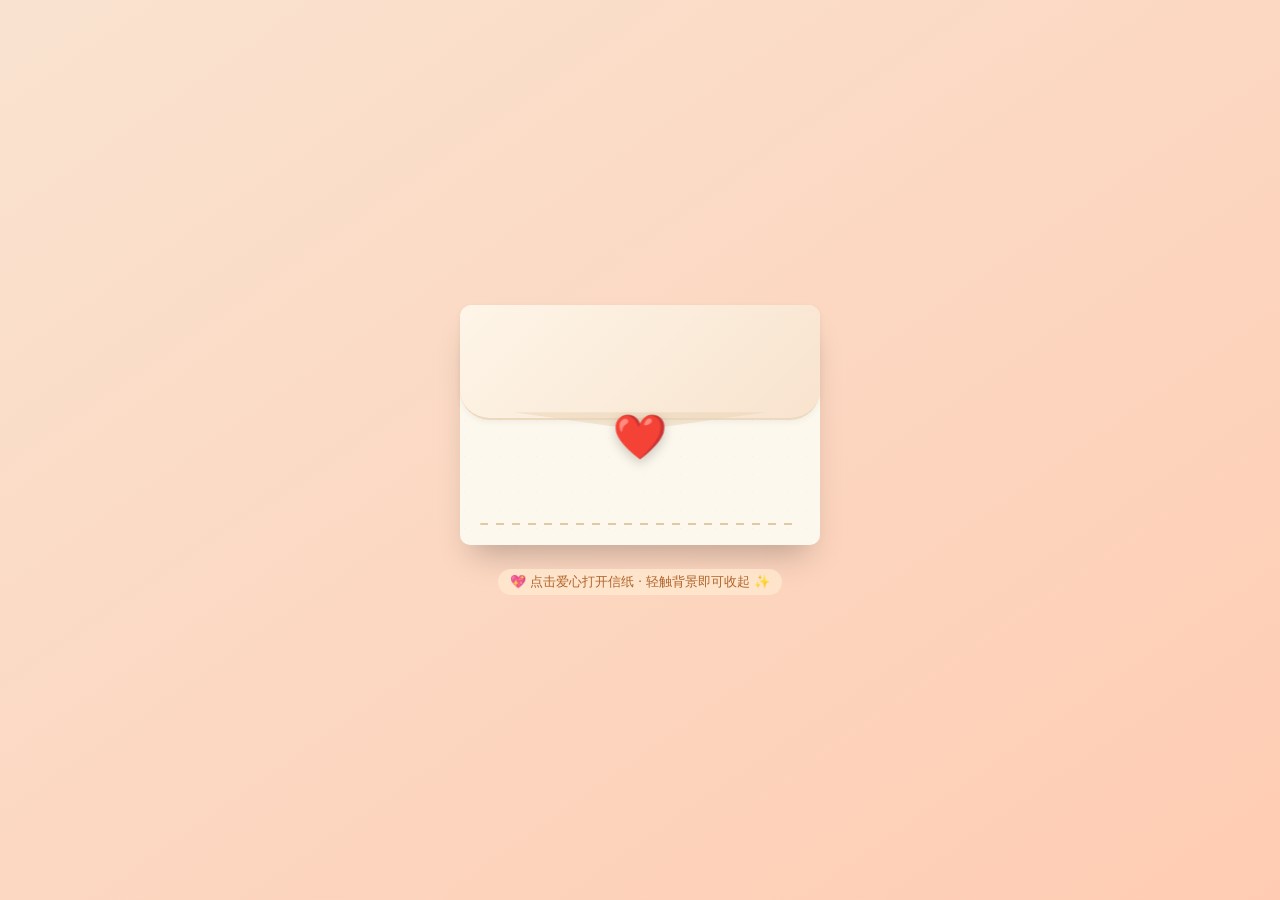
==== commit 1d99bc0c: "Remove reset button" ====
--- a/index.html
+++ b/index.html
@@ -2,14 +2,14 @@
 <html lang="zh-CN">
 <head>
     <meta charset="UTF-8">
-    <meta name="viewport" content="width=device-width, initial-scale=1.0, user-scalable=no">
-    <title>爱心信封 | 浪漫信笺动画</title>
+    <meta name="viewport" content="width=device-width, initial-scale=1.0, user-scalable=no, viewport-fit=cover">
+    <title>爱心信封 | 全屏信纸 · 轻触关闭</title>
     <style>
         * {
             margin: 0;
             padding: 0;
             box-sizing: border-box;
-            user-select: none; /* 避免拖动/选中文本影响点击感 */
+            user-select: none; /* 避免拖动干扰 */
         }
 
         body {
@@ -18,33 +18,34 @@
             display: flex;
             justify-content: center;
             align-items: center;
-            font-family: 'Segoe UI', 'Quicksand', system-ui, -apple-system, 'Poppins', 'Roboto', sans-serif;
+            font-family: 'Segoe UI', 'Quicksand', 'Poppins', system-ui, -apple-system, sans-serif;
             padding: 20px;
-            margin: 0;
-            cursor: default;
-        }
-
-        /* 主容器：信封 + 重置按钮区域 */
+            position: relative;
+            overflow-x: hidden;
+        }
+
+        /* 主容器：只包含信封（无底部按钮） */
         .envelope-wrapper {
             display: flex;
             flex-direction: column;
             align-items: center;
             justify-content: center;
-            gap: 30px;
             perspective: 1200px;
-        }
-
-        /* 信封容器 3D 空间 */
+            z-index: 10;
+        }
+
+        /* 信封容器 (3D空间) */
         .envelope-container {
             position: relative;
             width: 360px;
             height: 240px;
             perspective: 1000px;
             transform-style: preserve-3d;
-            cursor: pointer;
-        }
-
-        /* 信封主体 (底部和边缘) */
+            cursor: default;
+            transition: opacity 0.3s ease;
+        }
+
+        /* 信封主体 */
         .envelope {
             position: relative;
             width: 100%;
@@ -58,7 +59,7 @@
             transition: box-shadow 0.2s;
         }
 
-        /* 信封正面装饰线 */
+        /* 信封装饰线 */
         .envelope::before {
             content: "";
             position: absolute;
@@ -70,14 +71,13 @@
             border-radius: 2px;
         }
 
-        /* 封口盖板 (可翻转的上半部分) */
+        /* 封口盖板 (可翻转) */
         .flap {
             position: absolute;
             top: 0;
             left: 0;
             width: 100%;
             height: 48%;
-            background: #f7e9d7;
             background: linear-gradient(135deg, #fef5e8 0%, #f8e3ce 100%);
             border-radius: 12px 12px 30px 30px;
             transform-origin: top center;
@@ -86,10 +86,8 @@
             z-index: 20;
             box-shadow: 0 2px 6px rgba(0,0,0,0.05);
             border-bottom: 2px solid #ecd9bf;
-            cursor: default;
-        }
-
-        /* 封口三角形立体感 */
+        }
+
         .flap::after {
             content: "";
             position: absolute;
@@ -109,7 +107,7 @@
             top: 55%;
             left: 50%;
             transform: translate(-50%, -50%);
-            font-size: 42px;
+            font-size: 44px;
             cursor: pointer;
             z-index: 30;
             transition: all 0.2s ease;
@@ -118,170 +116,163 @@
             background: transparent;
             border: none;
             line-height: 1;
-        }
-
-        .heart-btn:active {
-            transform: translate(-50%, -50%) scale(0.9);
-        }
-
-        /* 心跳微动画 */
+            pointer-events: auto;
+        }
+
+        /* 爱心隐藏状态 (打开信封时隐藏) */
+        .heart-btn.hidden-heart {
+            opacity: 0;
+            visibility: hidden;
+            pointer-events: none;
+            animation: none;
+            transform: translate(-50%, -50%) scale(0.8);
+            transition: opacity 0.2s, visibility 0.2s;
+        }
+
         @keyframes gentleBeat {
             0% { transform: translate(-50%, -50%) scale(1); text-shadow: 0 0 0 rgba(255,80,120,0);}
-            50% { transform: translate(-50%, -50%) scale(1.12); text-shadow: 0 0 8px rgba(255,60,100,0.5);}
+            50% { transform: translate(-50%, -50%) scale(1.12); text-shadow: 0 0 8px rgba(255,60,100,0.6);}
             100% { transform: translate(-50%, -50%) scale(1); text-shadow: 0 0 0 rgba(255,80,120,0);}
         }
 
-        /* 打开信封时，爱心暂停呼吸动画 并略微隐藏可点性 */
-        .envelope-container.open .heart-btn {
-            animation: none;
-            opacity: 0.5;
-            pointer-events: none;
-            filter: drop-shadow(0 0 2px rgba(0,0,0,0.1));
-            transition: opacity 0.3s;
-        }
-
-        /* 打开效果：盖子上翻 180度 (掀开) */
+        /* 打开信封时：盖子上翻 */
         .envelope-container.open .flap {
             transform: rotateX(180deg);
             box-shadow: 0 -2px 5px rgba(0,0,0,0.1);
         }
 
-        /* 信纸容器 (初始藏在信封内部底部) */
-        .letter {
-            position: absolute;
-            bottom: 12px;
-            left: 18px;
-            right: 18px;
-            width: calc(100% - 36px);
+        /* 打开状态下信封整体微阴影 */
+        .envelope-container.open .envelope {
+            box-shadow: 0 25px 35px -14px rgba(0, 0, 0, 0.3);
+        }
+
+        /* ------------------- 全屏信纸模态窗 (点击背景关闭) ------------------- */
+        .fullscreen-letter {
+            position: fixed;
+            top: 0;
+            left: 0;
+            width: 100%;
+            height: 100%;
+            background: rgba(0, 0, 0, 0.4);
+            backdrop-filter: blur(8px);
+            z-index: 1000;
+            display: flex;
+            align-items: center;
+            justify-content: center;
+            visibility: hidden;
+            opacity: 0;
+            transition: visibility 0.3s, opacity 0.4s cubic-bezier(0.2, 0.9, 0.4, 1.1);
+            font-family: 'Georgia', '楷体', '华文楷书', cursive;
+            cursor: pointer;  /* 表示点击背景可关闭 */
+        }
+
+        .fullscreen-letter.active {
+            visibility: visible;
+            opacity: 1;
+        }
+
+        /* 信纸卡片：铺满屏幕80% (宽度80%，高度自适应，最大高度80vh) */
+        .letter-card {
+            width: 80%;
+            max-width: 800px;
+            max-height: 80vh;
             background: #fffef7;
             background: linear-gradient(145deg, #ffffff 0%, #fffaf0 100%);
-            border-radius: 8px 8px 12px 12px;
-            padding: 20px 16px 16px 16px;
-            box-shadow: 0 8px 20px rgba(0, 0, 0, 0.15);
-            transition: transform 0.7s cubic-bezier(0.2, 0.9, 0.4, 1.1), opacity 0.5s ease;
-            transform: translateY(100%);
-            opacity: 0;
-            z-index: 15;
-            pointer-events: none;  /* 内容不可交互 但显示即可 */
-            border: 1px solid #ffe1b3;
-            backdrop-filter: blur(0px);
+            border-radius: 32px;
+            padding: 2rem 2.2rem;
+            box-shadow: 0 30px 45px -20px rgba(0, 0, 0, 0.4), 0 0 0 1px rgba(255, 215, 170, 0.6);
+            transform: scale(0.95);
+            transition: transform 0.5s cubic-bezier(0.2, 0.9, 0.4, 1.2);
+            position: relative;
             overflow-y: auto;
-            max-height: 170px;
-        }
-
-        /* 打开信纸: 优雅滑出并显示内容 */
-        .envelope-container.open .letter {
-            transform: translateY(-70px);
-            opacity: 1;
-            pointer-events: auto;
-            transition-delay: 0.1s;
-            box-shadow: 0 18px 28px -6px rgba(0, 0, 0, 0.25);
+            cursor: default;   /* 卡片内部点击不关闭 */
+            animation: letterFloat 0.6s ease-out;
+        }
+
+        .fullscreen-letter.active .letter-card {
+            transform: scale(1);
+        }
+
+        @keyframes letterFloat {
+            0% {
+                opacity: 0;
+                transform: scale(0.9) translateY(30px);
+            }
+            100% {
+                opacity: 1;
+                transform: scale(1) translateY(0);
+            }
         }
 
         /* 信纸内容样式 */
         .letter-content {
-            font-family: 'Georgia', '楷体', '华文楷书', ' cursive';
             color: #5a3e2b;
-            font-size: 15px;
-            line-height: 1.55;
+            font-size: 1.2rem;
+            line-height: 1.7;
             text-align: left;
         }
 
         .letter-content h3 {
             text-align: center;
-            margin-bottom: 12px;
+            margin-bottom: 1.2rem;
             color: #c53a1f;
-            font-size: 1.3rem;
-            letter-spacing: 2px;
-            border-bottom: 1px dashed #f3cf9a;
+            font-size: 2rem;
+            letter-spacing: 3px;
+            border-bottom: 2px solid #f3cf9a;
             display: inline-block;
             width: 100%;
         }
 
         .letter-content p {
-            margin: 8px 0;
+            margin: 1rem 0;
             text-indent: 2em;
         }
 
         .signature {
             text-align: right;
-            margin-top: 14px;
+            margin-top: 1.8rem;
             font-style: italic;
-            font-size: 13px;
+            font-size: 1rem;
             color: #b97f4b;
             border-top: 1px dotted #f0cf9e;
-            padding-top: 8px;
-        }
-
-        /* 装饰小花 */
-        .letter-content .small-flower {
-            font-size: 14px;
-            display: inline-block;
-            margin-right: 4px;
-        }
-
-        /* 重置按钮 */
-        .reset-btn {
-            background: #ffb882;
-            border: none;
-            padding: 10px 28px;
-            border-radius: 50px;
-            font-size: 1rem;
-            font-weight: 600;
-            color: #4f2f1a;
-            cursor: pointer;
-            box-shadow: 0 6px 0 #a05e2c;
-            transition: all 0.1s linear;
-            font-family: inherit;
-            backdrop-filter: blur(2px);
-            background: #ffcc99;
-            letter-spacing: 1px;
-            display: inline-flex;
-            align-items: center;
-            gap: 8px;
-        }
-
-        .reset-btn:active {
-            transform: translateY(3px);
-            box-shadow: 0 3px 0 #a05e2c;
-        }
-
-        .reset-btn:hover {
-            background: #ffbf82;
-            box-shadow: 0 5px 0 #a05e2c;
-        }
-
-        /* 打开后信封整体氛围微阴影 */
-        .envelope-container.open .envelope {
-            box-shadow: 0 25px 35px -14px rgba(0, 0, 0, 0.4);
-        }
-
-        /* 响应式 */
-        @media (max-width: 480px) {
+            padding-top: 1rem;
+        }
+
+        /* 响应式: 小屏幕下适当缩小内边距和字号 */
+        @media (max-width: 560px) {
             .envelope-container {
                 width: 300px;
                 height: 200px;
             }
             .heart-btn {
-                font-size: 36px;
-            }
-            .letter {
-                padding: 14px 12px;
-                max-height: 150px;
+                font-size: 38px;
+            }
+            .letter-card {
+                padding: 1.5rem;
+                width: 85%;
             }
             .letter-content {
-                font-size: 13px;
-            }
-            .reset-btn {
-                padding: 8px 22px;
-                font-size: 0.9rem;
-            }
-            .envelope-container.open .letter {
-                transform: translateY(-60px);
-            }
-        }
-
-        /* 提示小标签 */
+                font-size: 1rem;
+            }
+            .letter-content h3 {
+                font-size: 1.6rem;
+            }
+        }
+
+        /* 信纸内部滚动条美化 */
+        .letter-card::-webkit-scrollbar {
+            width: 6px;
+        }
+        .letter-card::-webkit-scrollbar-track {
+            background: #f0dbc0;
+            border-radius: 10px;
+        }
+        .letter-card::-webkit-scrollbar-thumb {
+            background: #c98f5a;
+            border-radius: 10px;
+        }
+
+        /* 辅助提示（可选，不影响功能） */
         .helper-tip {
             font-size: 13px;
             color: #b1642c;
@@ -289,14 +280,8 @@
             backdrop-filter: blur(4px);
             border-radius: 30px;
             padding: 4px 12px;
-            margin-top: -12px;
-            display: inline-block;
-        }
-
-        /* 爱心周围的微光 */
-        @keyframes glowPulse {
-            0% { text-shadow: 0 0 0 #ff9f6e; }
-            100% { text-shadow: 0 0 0 #ff4d6d; }
+            margin-top: 24px;
+            text-align: center;
         }
     </style>
 </head>
@@ -307,234 +292,191 @@
         <div class="envelope">
             <!-- 封口翻盖 -->
             <div class="flap"></div>
-            <!-- 封口爱心 (可点击触发) -->
-            <div class="heart-btn" id="heartButton" aria-label="打开信封">❤️</div>
-            <!-- 信纸区域 (内容) -->
-            <div class="letter" id="letterPaper">
-                <div class="letter-content">
-                    <h3>✨ 见信如晤 ✨</h3>
-                    <p>亲爱的朋友：</p>
-                    <p>当你打开这封信时，愿你嘴角带着笑意。每一份浪漫都藏在小小的信封里，如同春天的花瓣，轻轻飘落在心尖。</p>
-                    <p>感谢你点击这颗爱心，让我把藏在心底的温柔，一字一句说给你听。愿我们都能在平凡的日子里，遇见闪闪发光的惊喜。</p>
-                    <p>世界很大，幸福很小，希望这封信能温暖你的此时光景。</p>
-                    <div class="signature">
-                        🌟 一封承载心意的信 <br>
-                        —— 来自数字世界的浪漫
-                    </div>
-                </div>
+            <!-- 封口爱心 (点击打开全屏信纸) -->
+            <button class="heart-btn" id="heartButton" aria-label="打开信封">❤️</button>
+        </div>
+    </div>
+    <div class="helper-tip">💖 点击爱心打开信纸 · 轻触背景即可收起 ✨</div>
+</div>
+
+<!-- 全屏信纸浮层 (点击空白区域关闭) -->
+<div class="fullscreen-letter" id="fullscreenLetter">
+    <div class="letter-card">
+        <div class="letter-content">
+            <h3>✨ 见信如晤 ✨</h3>
+            <p>亲爱的朋友：</p>
+            <p>当你打开这封铺满温暖的信笺时，世界都变得柔软起来。愿此刻的浪漫，如星子落入眼眸，点亮平凡日常。</p>
+            <p>感谢你触碰这颗爱心，让藏在信封里的絮语，化作清风，萦绕在你的身旁。每一个字句都是为你而生的心意，每一次呼吸都带着墨香。</p>
+            <p>或许我们相隔屏幕，但此刻心意相通。请收下这份独属于你的诗意时光，愿美好永驻心间。</p>
+            <div class="signature">
+                🌟 一封全屏信笺 · 轻触背景即归 <br>
+                —— 来自数字宇宙的暖意
             </div>
         </div>
     </div>
-    <button class="reset-btn" id="resetButton">✉️ 重新合上信封 ✉️</button>
-    <div class="helper-tip">💖 点击信封上的爱心，开启信纸 ✨</div>
 </div>
 
 <script>
     (function() {
-        // 获取 DOM 元素
-        const container = document.getElementById('envelopeContainer');
+        // DOM 元素
+        const envelopeContainer = document.getElementById('envelopeContainer');
         const heartBtn = document.getElementById('heartButton');
-        const resetBtn = document.getElementById('resetButton');
-        
-        // 状态锁：是否已经打开信封 (避免重复触发动画及效果)
-        let isOpen = false;
-        // 动画执行中标志 用于避免快速点击/重置时的冲突
-        let isAnimating = false;
-        
-        // 打开信封的方法
-        function openEnvelope() {
+        const fullscreenLayer = document.getElementById('fullscreenLetter');
+        
+        // 状态管理
+        let isOpen = false;          // 信封是否处于打开状态（flap翻开 + 爱心隐藏 + 全屏信纸可见）
+        let isAnimating = false;     // 防止动画中重复触发
+        
+        // 辅助函数：隐藏爱心
+        function hideHeart() {
+            heartBtn.classList.add('hidden-heart');
+        }
+        
+        // 显示爱心
+        function showHeart() {
+            heartBtn.classList.remove('hidden-heart');
+        }
+        
+        // 打开信封 + 显示全屏信纸
+        function openEnvelopeAndFullscreen() {
             if (isOpen || isAnimating) return;
             isAnimating = true;
             
-            // 添加打开类，触发CSS动画
-            container.classList.add('open');
-            
-            // 打开后禁用爱心再次点击 (已经用 pointer-events + 状态锁)
-            // 但确保状态同步
-            isOpen = true;
-            
-            // 给足动画时间(过渡时长0.65s + 信纸延迟0.1s , 确保内部稳定)
+            // 1. 添加打开类 -> flap 翻转动画
+            envelopeContainer.classList.add('open');
+            
+            // 2. 隐藏爱心
+            hideHeart();
+            
+            // 3. 延迟一点展示全屏信纸 (让盖子翻起更自然)
             setTimeout(() => {
+                fullscreenLayer.classList.add('active');
+                // 锁定背景滚动
+                document.body.style.overflow = 'hidden';
+                isOpen = true;
                 isAnimating = false;
-                // 可选：触发一个自定义事件，但是不需要额外操作
-            }, 750);
-        }
-        
-        // 重置信封：关闭所有效果，让爱心恢复可点
-        function resetEnvelope() {
+            }, 200);
+        }
+        
+        // 关闭全屏信纸 + 合上信封 (爱心重新出现)
+        function closeFullscreenAndResetEnvelope() {
             if (isAnimating) return;
-            // 如果已经是关闭状态，不需要重复重置，但可以硬重置样式
-            if (!isOpen && !container.classList.contains('open')) {
-                // 确保状态clean，但防止强制刷新也没有额外操作
-                return;
-            }
+            // 如果已经关闭并且全屏未激活，不需要操作
+            if (!isOpen && !fullscreenLayer.classList.contains('active')) return;
+            
             isAnimating = true;
             
-            // 移除打开类，让盖子合上，信纸收回
-            container.classList.remove('open');
-            
-            // 等待动画完成后再重置状态标志，避免动画期间触发打开
+            // 1. 移除全屏信纸 (渐隐)
+            fullscreenLayer.classList.remove('active');
+            document.body.style.overflow = '';   // 恢复滚动
+            
+            // 2. 等待全屏关闭动画一点点，再合上信封盖
             setTimeout(() => {
+                // 移除信封 open 类 -> flap 回位动画
+                envelopeContainer.classList.remove('open');
+                
+                // 3. 重新显示爱心
+                showHeart();
+                
+                // 重置打开状态
                 isOpen = false;
-                isAnimating = false;
-                // 确保爱心重新变为可点状态（CSS已经通过 .open .heart-btn 改变 pointer-events，移除open后自动恢复）
-                // 额外重新激活呼吸动画(通过移除并重新添加类来重启动画 可优化)
-                // 为了让爱心动画重新唤起，移除后强制重绘
-                heartBtn.style.animation = 'none';
-                heartBtn.offsetHeight; // 强制重绘
-                heartBtn.style.animation = '';
-                // 恢复阴影和光标
-            }, 650);
-        }
-        
-        // 爱心点击事件 (仅当未打开时触发)
+                
+                // 动画解锁
+                setTimeout(() => {
+                    isAnimating = false;
+                }, 300);
+            }, 280);
+        }
+        
+        // 爱心点击事件
         function onHeartClick(e) {
             e.stopPropagation();
-            if (isOpen || isAnimating) {
-                // 如果已经打开，忽略点击
-                return;
-            }
-            openEnvelope();
-        }
-        
-        // 重置按钮点击事件
-        function onResetClick(e) {
-            e.stopPropagation();
-            resetEnvelope();
+            if (isOpen || isAnimating) return;
+            if (fullscreenLayer.classList.contains('active')) return;
+            openEnvelopeAndFullscreen();
+        }
+        
+        // 点击全屏背景关闭 (信纸外部区域)
+        function onFullscreenBackgroundClick(e) {
+            // 只有点击到 .fullscreen-letter 本身（背景遮罩）才触发关闭
+            // 避免点击内部 letter-card 时关闭
+            if (e.target === fullscreenLayer) {
+                closeFullscreenAndResetEnvelope();
+            }
         }
         
         // 绑定事件
         heartBtn.addEventListener('click', onHeartClick);
-        resetBtn.addEventListener('click', onResetClick);
-        
-        // 为防止点击信封其他区域意外触发 但是无关紧要
-        // 优雅处理触摸设备上的快速点击
-        let touchTimeout = null;
+        fullscreenLayer.addEventListener('click', onFullscreenBackgroundClick);
+        
+        // 触摸设备优化 (防止双击缩放干扰)
         heartBtn.addEventListener('touchstart', (e) => {
-            e.preventDefault();
-            if (touchTimeout) clearTimeout(touchTimeout);
-            touchTimeout = setTimeout(() => {
-                onHeartClick(e);
-                touchTimeout = null;
-            }, 10);
-        });
-        
-        // 确保重置时不会混乱，重置时若正在打开动画过程中，允许等待完成再重置吗?
-        // 为防止竞态条件：如果重置时 isAnimating = true，就在动画结束后执行重置？
-        // 优化重置逻辑：若动画中，等待当前动画完成再重置
-        const originalReset = resetEnvelope;
-        window.resetEnvelope = function() {
-            if (isAnimating) {
-                // 等待当前动画(打开或关闭)结束再做重置
-                let checkInterval = setInterval(() => {
-                    if (!isAnimating) {
-                        clearInterval(checkInterval);
-                        originalReset();
-                    }
-                }, 30);
-                // 超时保护
-                setTimeout(() => {
-                    clearInterval(checkInterval);
-                    if (isAnimating) {
-                        // 强制重置标志
-                        isAnimating = false;
-                        originalReset();
-                    }
-                }, 800);
-                return;
-            }
-            originalReset();
-        };
-        // 替换resetBtn绑定的函数
-        resetBtn.removeEventListener('click', onResetClick);
-        const newResetHandler = (e) => {
-            e.stopPropagation();
-            if (isAnimating) {
-                // 温和地等待后重置
-                let attempt = 0;
-                const waitReset = setInterval(() => {
-                    if (!isAnimating || attempt > 25) {
-                        clearInterval(waitReset);
-                        originalReset();
-                    }
-                    attempt++;
-                }, 30);
-                return;
-            }
-            originalReset();
-        };
-        resetBtn.addEventListener('click', newResetHandler);
-        
-        // 重新绑定heart事件保证正确性 (防止多次绑定)
-        heartBtn.removeEventListener('click', onHeartClick);
-        heartBtn.addEventListener('click', (e) => {
-            e.stopPropagation();
-            if (isOpen || isAnimating) return;
-            openEnvelope();
-        });
-        
-        // 额外: 信纸内容过长可滚动效果已经实现, 增加手动优雅处理
-        // 预置信纸可见性 确保动画一致性
-        // 如果用户快速重置后再打开，不会有冲突锁
-        // 增加初始无障碍提示
-        console.log('信封动画已准备 | 点击爱心❤️打开信封');
-        
-        // 针对移动端防止双击缩放影响 (不影响主要功能)
-        heartBtn.addEventListener('touchstart', (e) => {
-            // 只阻止默认避免页面缩放? 但会破坏滚动，无需全局阻止，只确保点击不触发页面缩放导致布局偏移
             if (isOpen || isAnimating) return;
             e.preventDefault();
-            openEnvelope();
+            onHeartClick(e);
         }, { passive: false });
         
-        // 补充：如果用户在没有完全动画时重置，上面的定时器保证了最终重置完整性
-        // 确保点击重置时若信封已经打开，平滑合上并清空所有状态。
-        // 同时合上后爱心恢复点击触发功能。
-        // 小彩蛋: 当信封重新合上时，让爱心恢复跳跃
-        const originalSetOpenFalse = () => {};
-        
-        // 监听Transition结束重新修正状态保险 (额外处理)
-        container.addEventListener('transitionend', (e) => {
-            // 针对flap或信封容器变换结束, 如果是因为关闭动画完成且 container没有open类
-            if (!container.classList.contains('open') && isOpen === true && !isAnimating) {
-                // 状态同步最终修正
-                isOpen = false;
-            } else if (container.classList.contains('open') && isOpen === false && !isAnimating) {
-                isOpen = true;
+        // 确保全屏层打开时背景滚动锁定，关闭时解锁 (额外保险)
+        fullscreenLayer.addEventListener('transitionend', (e) => {
+            if (!fullscreenLayer.classList.contains('active')) {
+                document.body.style.overflow = '';
+            } else {
+                document.body.style.overflow = 'hidden';
             }
         });
         
-        // 初始化确保爱心显示正常 & 强制清理可能遗留的open类
-        container.classList.remove('open');
-        isOpen = false;
-        isAnimating = false;
-        
-        // 多虑: 如果因为某些情况信纸内容溢出 调整max-height
-        const letterElem = document.getElementById('letterPaper');
-        if (letterElem) {
-            function adjustLetterHeight() {
-                if (window.innerWidth <= 480) {
-                    letterElem.style.maxHeight = '150px';
-                } else {
-                    letterElem.style.maxHeight = '170px';
+        // 初始化: 确保信封关闭、爱心可见、全屏隐藏
+        const initState = () => {
+            envelopeContainer.classList.remove('open');
+            fullscreenLayer.classList.remove('active');
+            showHeart();
+            isOpen = false;
+            isAnimating = false;
+            document.body.style.overflow = '';
+        };
+        initState();
+        
+        // 盖子动画结束后，确保状态同步（双重保险）
+        envelopeContainer.addEventListener('transitionend', (e) => {
+            if (e.propertyName === 'transform' && !envelopeContainer.classList.contains('open')) {
+                if (!isOpen) showHeart();
+            }
+        });
+        
+        // 如果全屏信纸打开时，按下 ESC 键也可以关闭（增强体验）
+        window.addEventListener('keydown', (e) => {
+            if (e.key === 'Escape' && fullscreenLayer.classList.contains('active')) {
+                closeFullscreenAndResetEnvelope();
+            }
+        });
+        
+        // 爱心重新显示后恢复呼吸动画 (MutationObserver 确保动画重启动效)
+        const observer = new MutationObserver((mutations) => {
+            mutations.forEach((mut) => {
+                if (mut.attributeName === 'class' && !heartBtn.classList.contains('hidden-heart')) {
+                    // 重置动画，让爱心重新开始跳动
+                    heartBtn.style.animation = 'none';
+                    heartBtn.offsetHeight; // 强制重绘
+                    heartBtn.style.animation = '';
                 }
-            }
-            adjustLetterHeight();
-            window.addEventListener('resize', adjustLetterHeight);
-        }
-        
-        // 附加功能：爱心在hover时略微放大
-        heartBtn.addEventListener('mouseenter', () => {
-            if (!isOpen && !isAnimating) {
-                heartBtn.style.transform = 'translate(-50%, -50%) scale(1.1)';
-            }
+            });
         });
-        heartBtn.addEventListener('mouseleave', () => {
-            heartBtn.style.transform = 'translate(-50%, -50%) scale(1)';
+        observer.observe(heartBtn, { attributes: true });
+        
+        // 优雅处理窗口resize不干扰全屏状态
+        window.addEventListener('resize', () => {
+            if (fullscreenLayer.classList.contains('active')) {
+                document.body.style.overflow = 'hidden';
+            }
         });
         
-        // 确保当重置完成后如果爱心pointer-events恢复原样
-        // 所有逻辑 ok
+        // 阻止信纸卡片内滚动事件冒泡到背景层 (避免拖动时意外关闭)
+        const letterCard = document.querySelector('.letter-card');
+        if (letterCard) {
+            letterCard.addEventListener('wheel', (e) => e.stopPropagation());
+            // 防止触摸滑动时触发背景关闭
+            letterCard.addEventListener('touchstart', (e) => e.stopPropagation());
+        }
     })();
 </script>
 </body>
